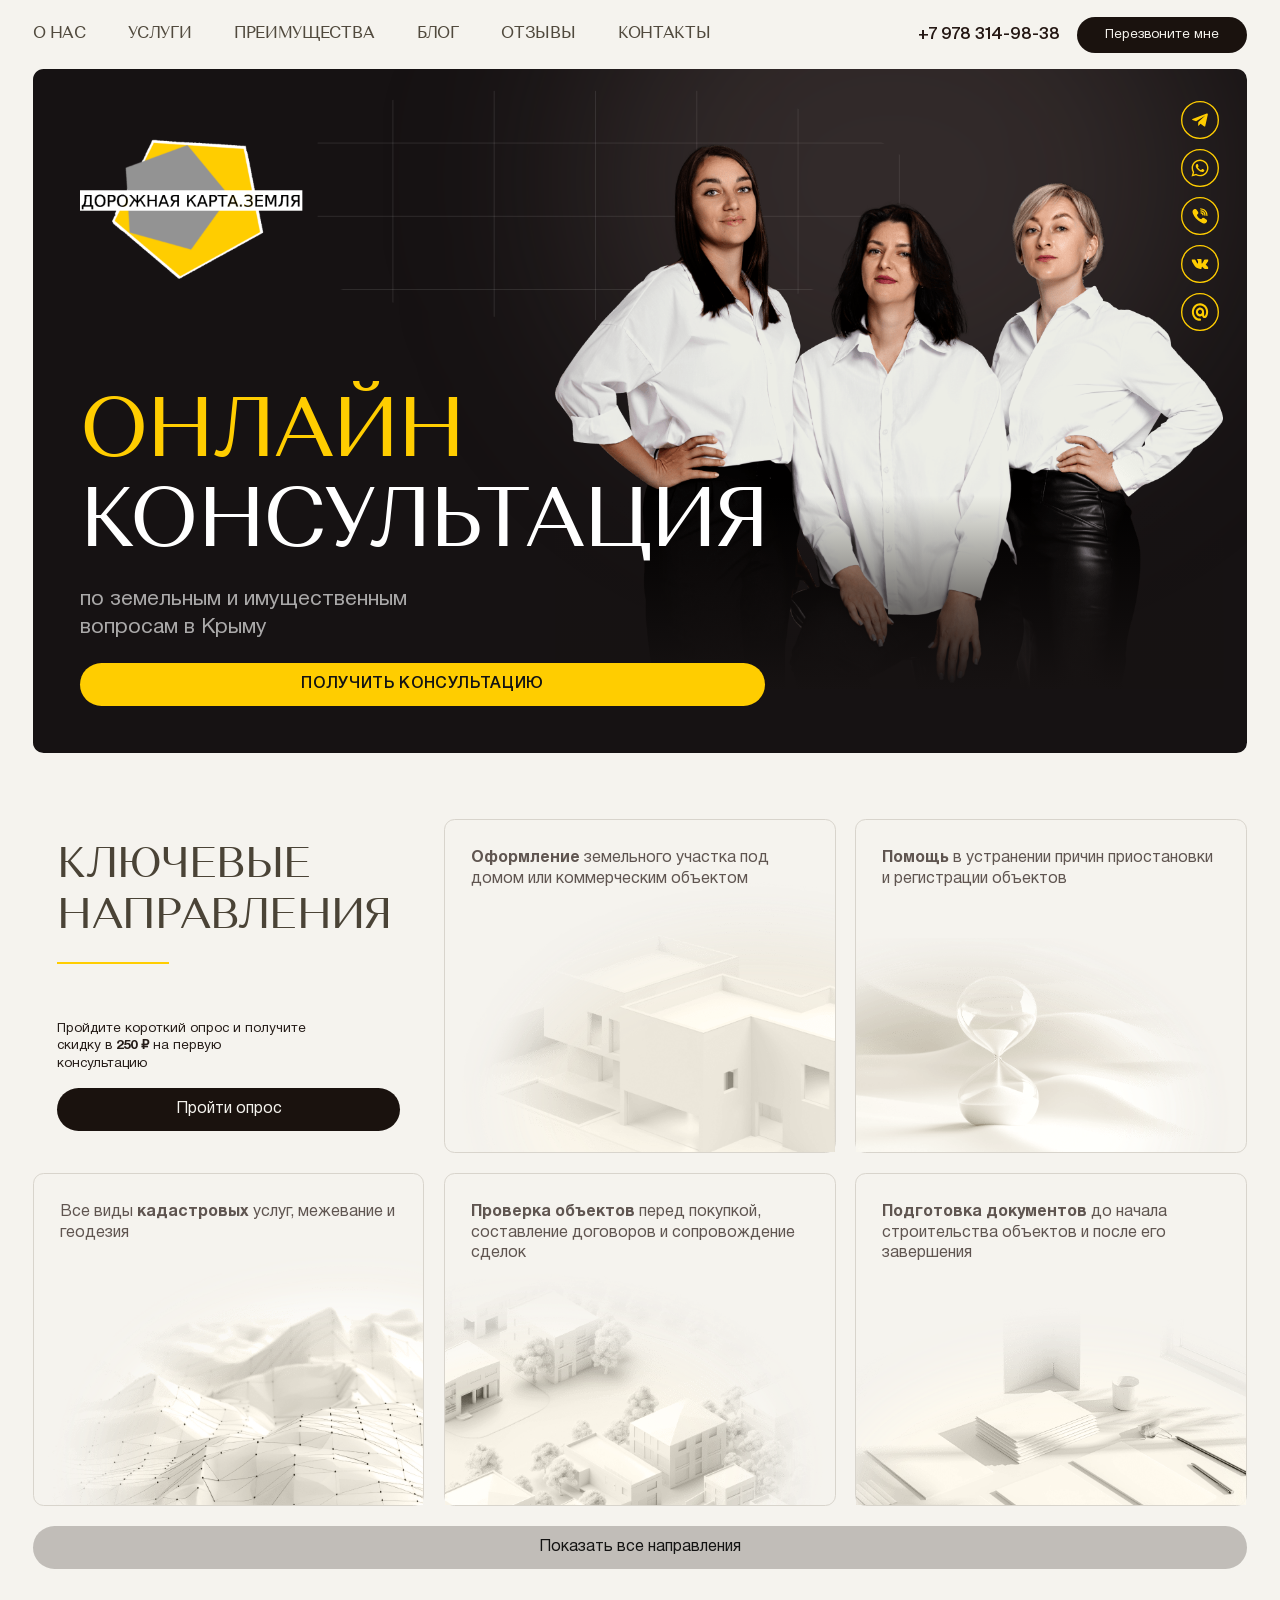
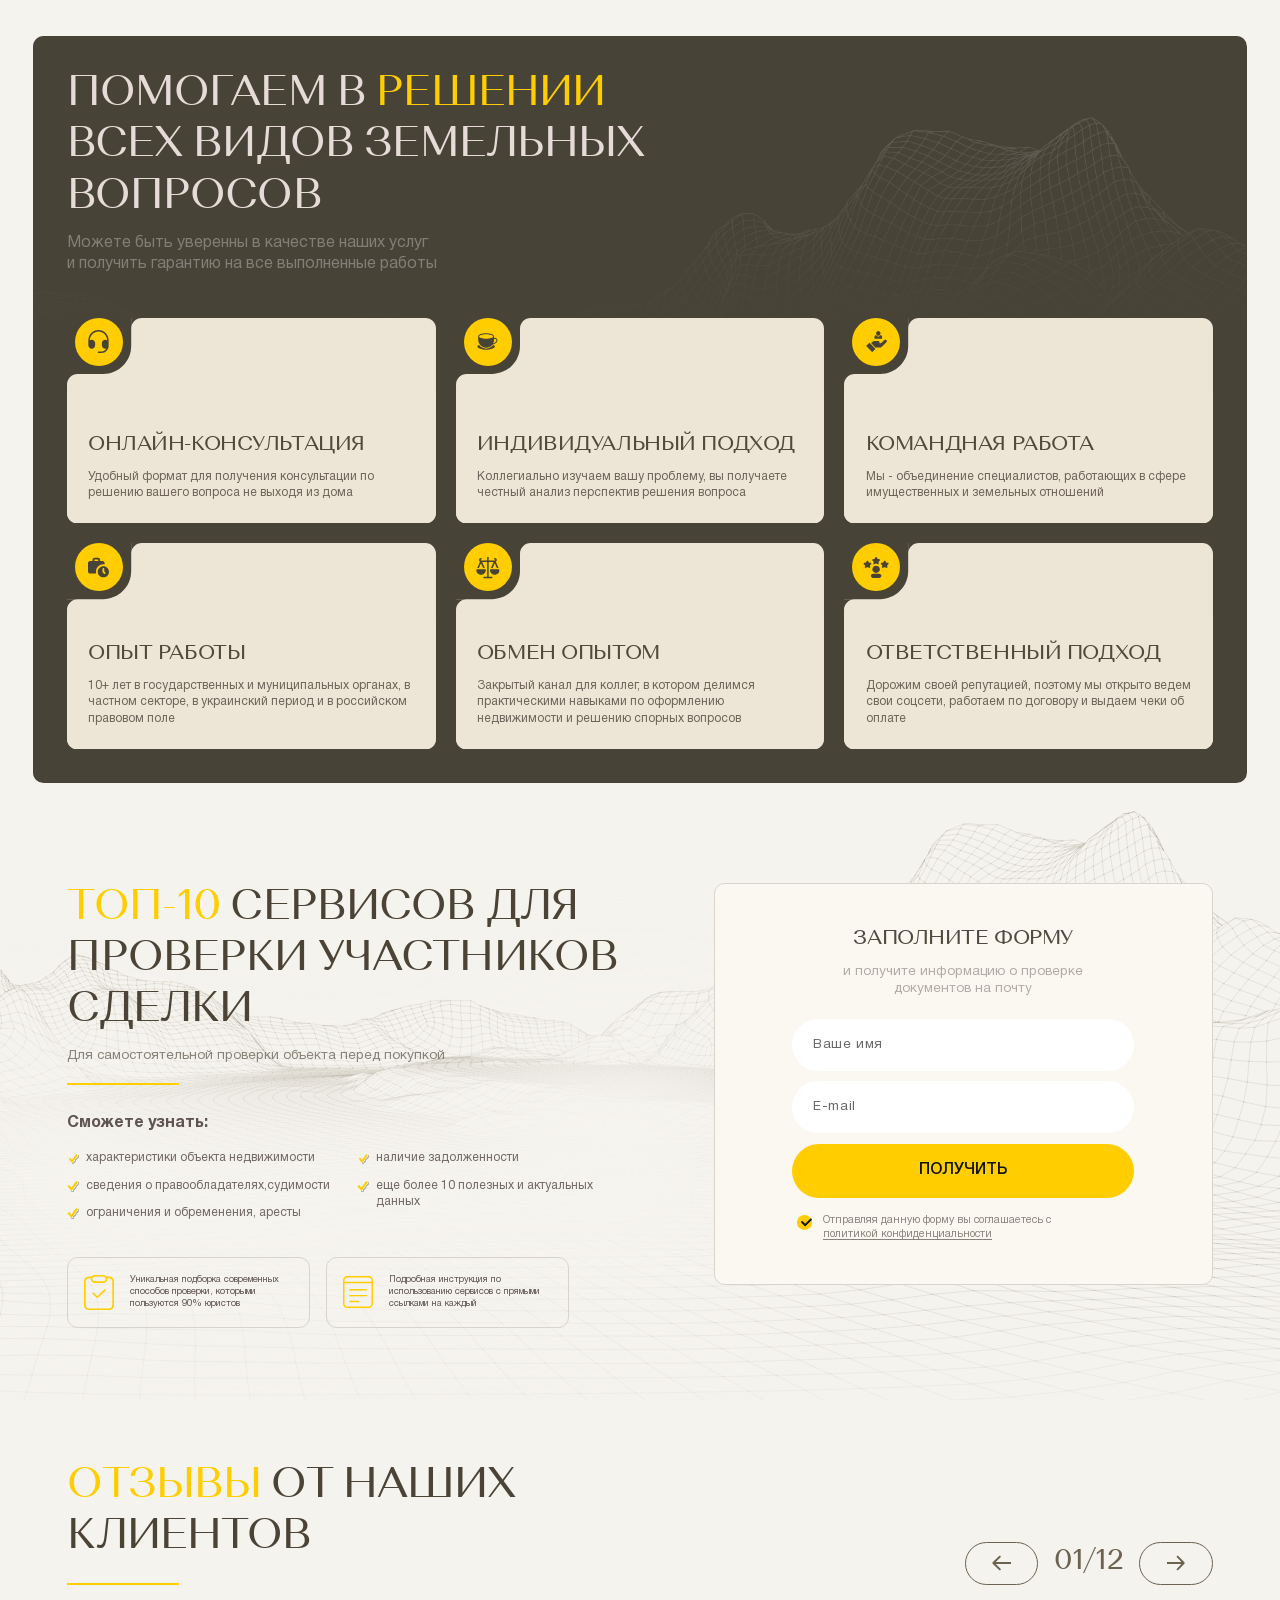
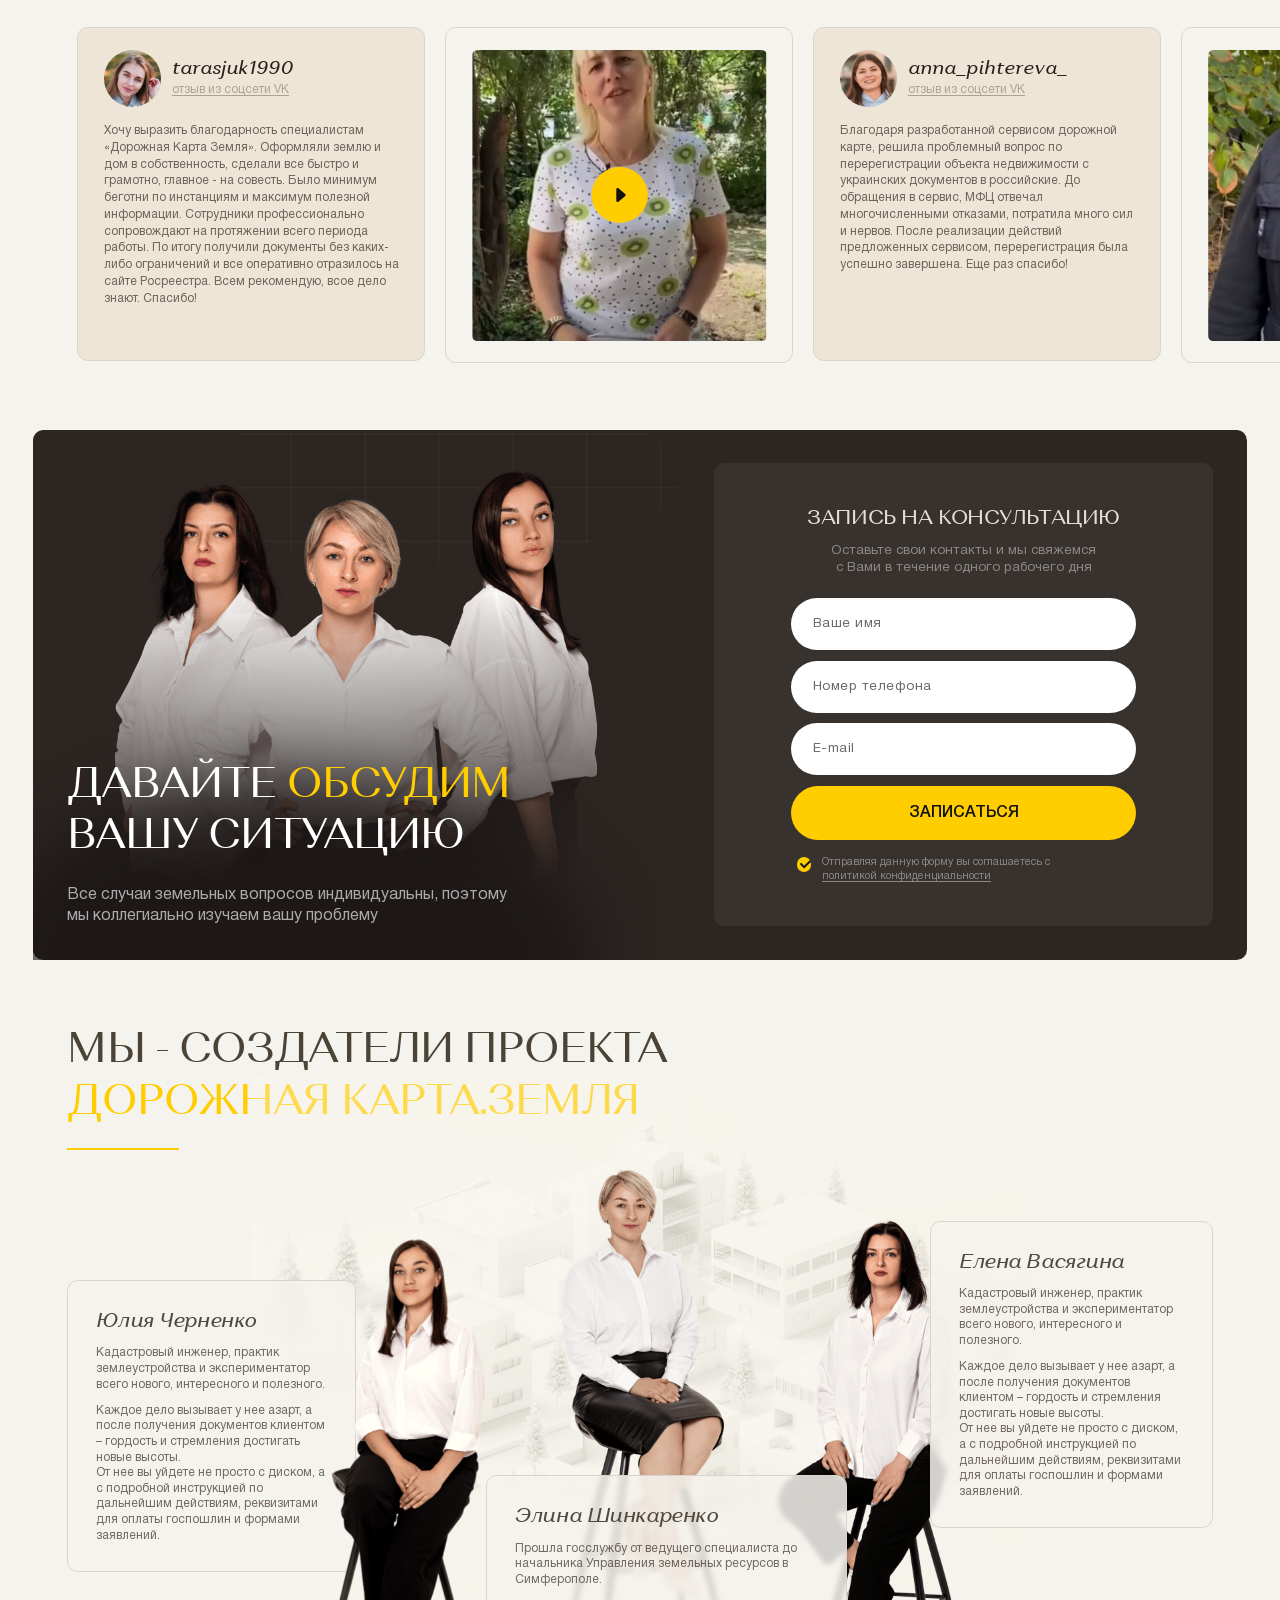
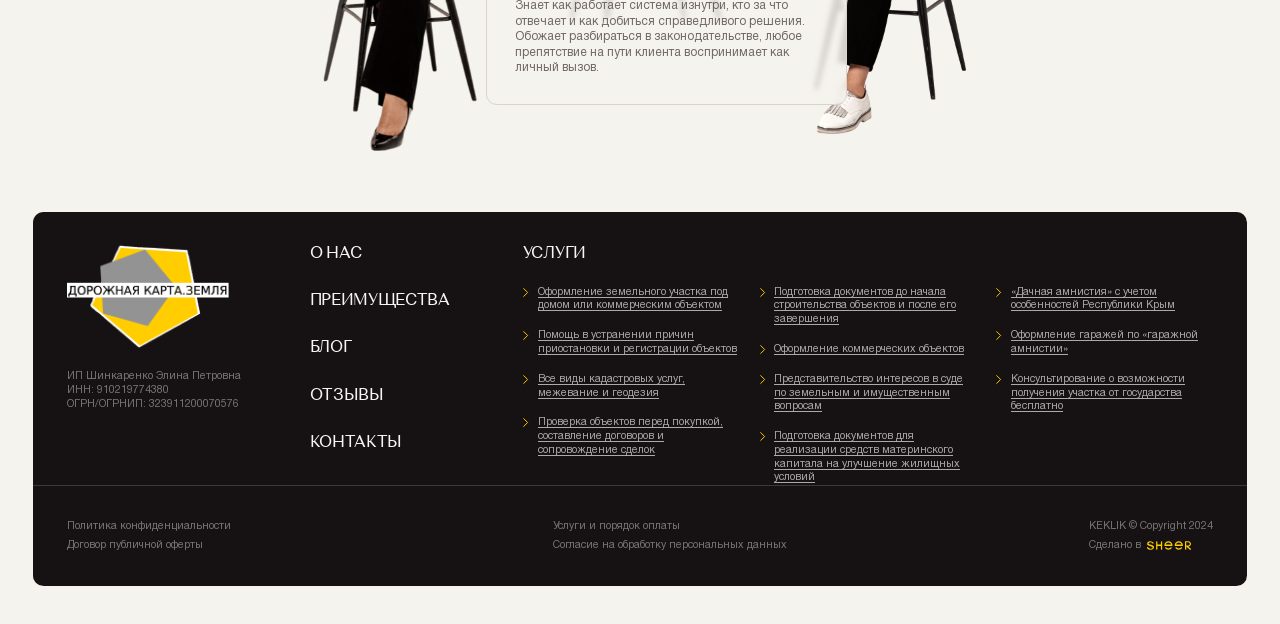
==== index.html @ 18efed61 "Add files via upload" ====
<!DOCTYPE html>
<!--[if lt IE 7]><html lang="ru" class="lt-ie9 lt-ie8 lt-ie7"><![endif]-->
<!--[if IE 7]><html lang="ru" class="lt-ie9 lt-ie8"><![endif]-->
<!--[if IE 8]><html lang="ru" class="lt-ie9"><![endif]-->
<!--[if gt IE 8]><!-->
<html lang="ru">
<!--<![endif]-->
<head>
	<meta charset="utf-8" />
	<title>Заголовок</title>
	<meta http-equiv="X-UA-Compatible" content="IE=edge" />
	<meta name="viewport" content="width=device-width, initial-scale=1, maximum-scale=1">
	<meta name="format-detection" content="telephone=no" />
	<link rel="shortcut icon" href="favicon.png" />
	<link rel="stylesheet" href="libs/bootstrap/bootstrap-grid.css" />
	<link rel="stylesheet" href="libs/fontawesome-free-5.12.0-web/css/all.min.css" />
	<link rel="stylesheet" href="libs/fancybox-master/dist/jquery.fancybox.min.css" />
	<link rel="stylesheet" href="libs/slick-1.5.9/slick/slick.css" />
	<link rel="stylesheet" href="libs/slick-1.5.9/slick/slick-theme.css" />
	<link rel="stylesheet" href="css/fonts.css" />
	<link rel="stylesheet" href="css/main.css?ver=1.1" />
	<link rel="stylesheet" href="css/media.css?ver=1.1" />
</head>
<body>

	<div class="wrapper">

		<header class="header default"> 
			<div class="container">
				<div class="header__wrapper">
					<span class='sandwich'>
						<span class='sw-topper'></span>
						<span class='sw-bottom'></span>
						<span class='sw-footer'></span>
					</span>
					<ul class="menu">
						<li><a href="#">О нас</a></li>
						<li><a href="#">Услуги</a></li>
						<li><a href="#">Преимущества</a></li>
						<li><a href="#">Блог</a></li>
						<li><a href="#">Отзывы</a></li>
						<li><a href="#">контакты</a></li>
					</ul>
					<a href="tel:+79783149838" class="phone-main"><i class="fas fa-phone-alt"></i>+7 978 314-98-38</a>
					<a href="#" class="btn-main btn-main_page">Перезвоните мне</a>
				</div>
			</div>
			<div class="menu-mobile">
				<ul class="menu">
					<li><a href="#">О нас</a></li>
					<li><a href="#">Услуги</a></li>
					<li><a href="#">Преимущества</a></li>
					<li><a href="#">Блог</a></li>
					<li><a href="#">Отзывы</a></li>
					<li><a href="#">контакты</a></li>
				</ul>
			</div>
			<div class="menu-overlay"></div>
		</header>

		<section class="billbord">
			<div class="container">
				<div class="billbord__content">
					<div class="billbord__logo">
						<img src="img/logo.png" alt="alt">
					</div>
					<h1 class="title-big"><span>онлайн</span> консультация</h1>
					<div class="descr-big">по земельным и имущественным вопросам в Крыму</div>
					<a href="#" class="btn-main">Получить консультацию</a>
					<div class="billbord__image">
						<img src="img/img_billbord1.png" alt="alt">
					</div>
					<ul class="socials-list">
						<li><a href="#" target="_blank"><img src="img/soc1.svg" alt="alt"></a></li>
						<li><a href="#" target="_blank"><img src="img/soc2.svg" alt="alt"></a></li>
						<li><a href="#" target="_blank"><img src="img/soc3.svg" alt="alt"></a></li>
						<li><a href="#" target="_blank"><img src="img/soc4.svg" alt="alt"></a></li>
						<li><a href="#" target="_blank"><img src="img/soc5.svg" alt="alt"></a></li>
					</ul>
				</div>
			</div>
		</section>

		<section class="directions">
			<div class="container">
				<div class="row row_main">
					<div class="col-lg-4 col-md-6">
						<div class="directions__info">
							<div class="head-section">
								<h2 class="title-section">ключевые направления</h2>
							</div>
							<div class="title-min">Пройдите короткий опрос и получите скидку в <strong>250 ₽</strong> на первую консультацию</div>
							<a href="#" class="btn-main btn-main_page">Пройти опрос</a>
						</div>
					</div>
					<div class="col-lg-4 col-md-6">
						<a href="#" class="item-direction">
							<span class="title-small"><strong>Оформление</strong> земельного участка под домом или коммерческим объектом</span>
							<span class="item-direction__image">
								<img src="img/direction1.png" alt="alt">
								<img src="img/direction1_hover.png" class="item-direction__hover" alt="alt">
							</span>
						</a>
					</div>
					<div class="col-lg-4 col-md-6">
						<a href="#" class="item-direction">
							<span class="title-small"><strong>Помощь</strong> в устранении причин приостановки и регистрации объектов</span>
							<span class="item-direction__image">
								<img src="img/direction2.png" alt="alt">
								<img src="img/direction2_hover.png" class="item-direction__hover" alt="alt">
							</span>
						</a>
					</div>
					<div class="col-lg-4 col-md-6">
						<a href="#" class="item-direction">
							<span class="title-small">Все виды <strong>кадастровых</strong> услуг, межевание и геодезия</span>
							<span class="item-direction__image">
								<img src="img/direction3.png" alt="alt">
								<img src="img/direction3_hover.png" class="item-direction__hover" alt="alt">
							</span>
						</a>
					</div>
					<div class="col-lg-4 col-md-6">
						<a href="#" class="item-direction">
							<span class="title-small"><strong>Проверка объектов</strong> перед покупкой, составление договоров и сопровождение сделок</span>
							<span class="item-direction__image">
								<img src="img/direction4.png" alt="alt">
								<img src="img/direction4_hover.png" class="item-direction__hover" alt="alt">
							</span>
						</a>
					</div>
					<div class="col-lg-4 col-md-6">
						<a href="#" class="item-direction">
							<span class="title-small"><strong>Подготовка документов</strong> до начала строительства объектов и после его завершения</span>
							<span class="item-direction__image">
								<img src="img/direction5.png" alt="alt">
								<img src="img/direction5_hover.png" class="item-direction__hover" alt="alt">
							</span>
						</a>
					</div>
					<div class="col-lg-4 col-md-6">
						<a href="#" class="item-direction">
							<span class="title-small">Оформление <strong>коммерческих</strong> объектов</span>
							<span class="item-direction__image">
								<img src="img/direction6.png" alt="alt">
								<img src="img/direction6_hover.png" class="item-direction__hover" alt="alt">
							</span>
						</a>
					</div>
					<div class="col-lg-4 col-md-6">
						<a href="#" class="item-direction">
							<span class="title-small">Представительство <strong>интересов в суде</strong> по земельным и имущественным вопросам</span>
							<span class="item-direction__image">
								<img src="img/direction7.png" alt="alt">
								<img src="img/direction7_hover.png" class="item-direction__hover" alt="alt">
							</span>
						</a>
					</div>
					<div class="col-lg-4 col-md-6">
						<a href="#" class="item-direction">
							<span class="title-small">Подготовка документов для реализации средств <strong>материнского капитала</strong> на улучшение жилищных условий</span>
							<span class="item-direction__image">
								<img src="img/direction8.png" alt="alt">
								<img src="img/direction8_hover.png" class="item-direction__hover" alt="alt">
							</span>
						</a>
					</div>
					<div class="col-lg-4 col-md-6">
						<a href="#" class="item-direction">
							<span class="title-small"><strong>«Дачная амнистия»</strong> с учетом особенностей Республики Крым</span>
							<span class="item-direction__image">
								<img src="img/direction9.png" alt="alt">
								<img src="img/direction9_hover.png" class="item-direction__hover" alt="alt">
							</span>
						</a>
					</div>
					<div class="col-lg-4 col-md-6">
						<a href="#" class="item-direction">
							<span class="title-small">Оформление гаражей по <strong>«гаражной амнистии»</strong></span>
							<span class="item-direction__image">
								<img src="img/direction10.png" alt="alt">
								<img src="img/direction10_hover.png" class="item-direction__hover" alt="alt">
							</span>
						</a>
					</div>
					<div class="col-lg-4 col-md-6">
						<a href="#" class="item-direction">
							<span class="title-small">Консультирование о возможности <strong>получения участка</strong> от государства <strong>бесплатно</strong></span>
							<span class="item-direction__image">
								<img src="img/direction11.png" alt="alt">
								<img src="img/direction11_hover.png" class="item-direction__hover" alt="alt">
							</span>
						</a>
					</div>
				</div>
				<a href="#" class="btn-main btn-main_more">Показать все направления</a>
			</div>
		</section>

		<section class="advantages">
			<div class="container">
				<div class="advantages__block">
					<h2 class="title-section">помогаем в <span>решении</span> <br>всех видов земельных вопросов</h2>
					<div class="title-small">Можете быть уверенны в качестве наших услуг <br>и получить гарантию на все выполненные работы</div>
					<div class="row row_main">
						<div class="col-lg-4 col-md-6">
							<div class="item-advantage">
								<div class="item-advantage__icon">
									<img src="img/ic_avd1.svg" alt="alt">
								</div>
								<div class="title-block">Онлайн-консультация</div>
								<p>Удобный формат для получения консультации по решению вашего вопроса не выходя из дома</p>
							</div>
						</div>
						<div class="col-lg-4 col-md-6">
							<div class="item-advantage">
								<div class="item-advantage__icon">
									<img src="img/ic_avd2.svg" alt="alt">
								</div>
								<div class="title-block">Индивидуальный подход</div>
								<p>Коллегиально изучаем вашу проблему, вы получаете честный анализ перспектив решения вопроса</p>
							</div>
						</div>
						<div class="col-lg-4 col-md-6">
							<div class="item-advantage">
								<div class="item-advantage__icon">
									<img src="img/ic_avd3.svg" alt="alt">
								</div>
								<div class="title-block">командная работа</div>
								<p>Мы - объединение специалистов, работающих в сфере имущественных и земельных отношений</p>
							</div>
						</div>
						<div class="col-lg-4 col-md-6">
							<div class="item-advantage">
								<div class="item-advantage__icon">
									<img src="img/ic_avd4.svg" alt="alt">
								</div>
								<div class="title-block">Опыт работы</div>
								<p>10+ лет в государственных и муниципальных органах, в частном секторе, в украинский период и в российском правовом поле</p>
							</div>
						</div>
						<div class="col-lg-4 col-md-6">
							<div class="item-advantage">
								<div class="item-advantage__icon">
									<img src="img/ic_avd5.svg" alt="alt">
								</div>
								<div class="title-block">Обмен опытом</div>
								<p>Закрытый канал для коллег, в котором делимся практическими навыками по оформлению недвижимости и решению спорных вопросов</p>
							</div>
						</div>
						<div class="col-lg-4 col-md-6">
							<div class="item-advantage">
								<div class="item-advantage__icon">
									<img src="img/ic_avd6.svg" alt="alt">
								</div>
								<div class="title-block">ответственный подход</div>
								<p>Дорожим своей репутацией, поэтому мы открыто ведем свои соцсети, работаем по договору и выдаем чеки об оплате</p>
							</div>
						</div>
					</div>
				</div>
			</div>
		</section>

		<section class="examination">
			<div class="container">
				<div class="row">
					<div class="col-lg-7">
						<div class="head-section">
							<h2 class="title-section"><span>топ-10</span> сервисов для проверки участников сделки</h2>
							<div class="title-min">Для самостоятельной проверки объекта перед покупкой</div>
						</div>
						<div class="title-small"><strong>Сможете узнать:</strong></div>
						<ul class="list-page">
							<li>характеристики объекта недвижимости</li>
							<li>сведения о правообладателях,судимости </li>
							<li>ограничения и обременения, аресты</li>
							<li>наличие задолженности</li>
							<li>еще более 10 полезных и актуальных данных</li>
						</ul>
						<div class="examination__info">
							<div class="row row_small">
								<div class="col-md-6">
									<div class="info-box">
										<div class="info-box__icon">
											<img src="img/ic_box1.svg" alt="alt">
										</div>
										<div class="info-box__content">
											<p>Уникальная подборка современных способов проверки, которыми пользуются 90% юристов</p>
										</div>
									</div>
								</div>
								<div class="col-md-6">
									<div class="info-box">
										<div class="info-box__icon">
											<img src="img/ic_box2.svg" alt="alt">
										</div>
										<div class="info-box__content">
											<p>Подробная инструкция по использованию сервисов с прямыми ссылками на каждый</p>
										</div>
									</div>
								</div>
							</div>
						</div>
					</div>
					<div class="col-lg-5">
						<div class="form-page">
							<div class="title-block">Заполните форму</div>
							<div class="title-min">и получите информацию о проверке документов на почту</div>
							<form>
								<div class="item-form">
									<input type="text" placeholder="Ваше имя" required="required">
								</div>
								<div class="item-form">
									<input type="email" placeholder="E-mail" required="required">
								</div>
								<input type="submit" value="Получить" class="btn-main">
								<div class="checkbox">
									<label>
										<input type="checkbox" required="required" checked="checked" />
										<span>Отправляя данную форму вы соглашаетесь с <a href="#">политикой конфиденциальности</a></span>
									</label>
								</div>
							</form>
						</div>
					</div>
				</div>
			</div>
		</section>

		<section class="reviews">
			<div class="container">
				<div class="head-section">
					<h2 class="title-section"><span>отзывы</span> от наших клиентов</h2>
				</div>
				<div class="slider-wrapper">
					<ul class="slider-reviews">
						<li>
							<div class="item-review">
								<div class="item-review__head">
									<div class="item-review__image">
										<img src="img/review1.png" alt="alt">
									</div>
									<div class="item-review__info">
										<div class="item-review__title">tarasjuk1990</div>
										<a href="#" class="link-simple">отзыв из соцсети VK</a>
									</div>
								</div>
								<div class="item-review__text">
									<p>Хочу выразить благодарность специалистам «Дорожная Карта Земля». Оформляли землю и дом в собственность, сделали все быстро и грамотно, главное - на совесть. Было минимум беготни по инстанциям и максимум полезной информации. Сотрудники профессионально сопровождают на протяжении всего периода работы. По итогу получили документы без каких-либо ограничений и все оперативно отразилось на сайте Росреестра. Всем рекомендую, всое дело знают. Спасибо!</p>
								</div>
							</div>
						</li>
						<li>
							<a href="https://youtu.be/668nUCeBHyY?si=8-z9L1TryoKWfm3b" class="item-review item-review_video fancybox">
								<span class="item-review__video">
									<img src="img/video_review1.jpg" alt="alt">
								</span>
							</a>
						</li>
						<li>
							<div class="item-review">
								<div class="item-review__head">
									<div class="item-review__image">
										<img src="img/review2.png" alt="alt">
									</div>
									<div class="item-review__info">
										<div class="item-review__title">anna_pihtereva_</div>
										<a href="#" class="link-simple">отзыв из соцсети VK</a>
									</div>
								</div>
								<div class="item-review__text">
									<p>Благодаря разработанной сервисом дорожной карте, решила проблемный вопрос по перерегистрации объекта недвижимости с украинских документов в российские. До обращения в сервис, МФЦ отвечал многочисленными отказами, потратила много сил и нервов. После реализации действий предложенных сервисом, перерегистрация была успешно завершена. Еще раз спасибо!</p>
								</div>
							</div>
						</li>
						<li>
							<a href="https://youtu.be/668nUCeBHyY?si=8-z9L1TryoKWfm3b" class="item-review item-review_video fancybox">
								<span class="item-review__video">
									<img src="img/video_review2.jpg" alt="alt">
								</span>
							</a>
						</li>
						<li>
							<div class="item-review">
								<div class="item-review__head">
									<div class="item-review__image">
										<img src="img/review1.png" alt="alt">
									</div>
									<div class="item-review__info">
										<div class="item-review__title">tarasjuk1990</div>
										<a href="#" class="link-simple">отзыв из соцсети VK</a>
									</div>
								</div>
								<div class="item-review__text">
									<p>Хочу выразить благодарность специалистам «Дорожная Карта Земля». Оформляли землю и дом в собственность, сделали все быстро и грамотно, главное - на совесть. Было минимум беготни по инстанциям и максимум полезной информации. Сотрудники профессионально сопровождают на протяжении всего периода работы. По итогу получили документы без каких-либо ограничений и все оперативно отразилось на сайте Росреестра. Всем рекомендую, всое дело знают. Спасибо!</p>
								</div>
							</div>
						</li>
						<li>
							<a href="https://youtu.be/668nUCeBHyY?si=8-z9L1TryoKWfm3b" class="item-review item-review_video fancybox">
								<span class="item-review__video">
									<img src="img/video_review1.jpg" alt="alt">
								</span>
							</a>
						</li>
						<li>
							<div class="item-review">
								<div class="item-review__head">
									<div class="item-review__image">
										<img src="img/review2.png" alt="alt">
									</div>
									<div class="item-review__info">
										<div class="item-review__title">anna_pihtereva_</div>
										<a href="#" class="link-simple">отзыв из соцсети VK</a>
									</div>
								</div>
								<div class="item-review__text">
									<p>Благодаря разработанной сервисом дорожной карте, решила проблемный вопрос по перерегистрации объекта недвижимости с украинских документов в российские. До обращения в сервис, МФЦ отвечал многочисленными отказами, потратила много сил и нервов. После реализации действий предложенных сервисом, перерегистрация была успешно завершена. Еще раз спасибо!</p>
								</div>
							</div>
						</li>
						<li>
							<a href="https://youtu.be/668nUCeBHyY?si=8-z9L1TryoKWfm3b" class="item-review item-review_video fancybox">
								<span class="item-review__video">
									<img src="img/video_review2.jpg" alt="alt">
								</span>
							</a>
						</li>
						<li>
							<div class="item-review">
								<div class="item-review__head">
									<div class="item-review__image">
										<img src="img/review1.png" alt="alt">
									</div>
									<div class="item-review__info">
										<div class="item-review__title">tarasjuk1990</div>
										<a href="#" class="link-simple">отзыв из соцсети VK</a>
									</div>
								</div>
								<div class="item-review__text">
									<p>Хочу выразить благодарность специалистам «Дорожная Карта Земля». Оформляли землю и дом в собственность, сделали все быстро и грамотно, главное - на совесть. Было минимум беготни по инстанциям и максимум полезной информации. Сотрудники профессионально сопровождают на протяжении всего периода работы. По итогу получили документы без каких-либо ограничений и все оперативно отразилось на сайте Росреестра. Всем рекомендую, всое дело знают. Спасибо!</p>
								</div>
							</div>
						</li>
						<li>
							<a href="https://youtu.be/668nUCeBHyY?si=8-z9L1TryoKWfm3b" class="item-review item-review_video fancybox">
								<span class="item-review__video">
									<img src="img/video_review1.jpg" alt="alt">
								</span>
							</a>
						</li>
						<li>
							<div class="item-review">
								<div class="item-review__head">
									<div class="item-review__image">
										<img src="img/review2.png" alt="alt">
									</div>
									<div class="item-review__info">
										<div class="item-review__title">anna_pihtereva_</div>
										<a href="#" class="link-simple">отзыв из соцсети VK</a>
									</div>
								</div>
								<div class="item-review__text">
									<p>Благодаря разработанной сервисом дорожной карте, решила проблемный вопрос по перерегистрации объекта недвижимости с украинских документов в российские. До обращения в сервис, МФЦ отвечал многочисленными отказами, потратила много сил и нервов. После реализации действий предложенных сервисом, перерегистрация была успешно завершена. Еще раз спасибо!</p>
								</div>
							</div>
						</li>
						<li>
							<a href="https://youtu.be/668nUCeBHyY?si=8-z9L1TryoKWfm3b" class="item-review item-review_video fancybox">
								<span class="item-review__video">
									<img src="img/video_review2.jpg" alt="alt">
								</span>
							</a>
						</li>
					</ul>
					<div class="slider-controls">
						<div class="slider-count"></div>
					</div>
				</div>
			</div>
		</section>

		<section class="consultation">
			<div class="container">
				<div class="consultation__block">
					<div class="row">
						<div class="col-lg-7 consultation__content">
							<h2 class="title-section">давайте <span>обсудим</span> вашу ситуацию</h2>
							<div class="title-small">Все случаи земельных вопросов индивидуальны, поэтому мы коллегиально изучаем вашу проблему</div>
							<div class="consultation__image">
								<img src="img/team.png" alt="alt">
							</div>
						</div>
						<div class="col-lg-5">
							<div class="form-page form-page_main">
								<div class="title-block">Запись на консультацию</div>
								<div class="title-min">Оставьте свои контакты и мы свяжемся с Вами в течение одного рабочего дня</div>
								<form>
									<div class="item-form">
										<input type="text" placeholder="Ваше имя" required="required">
									</div>
									<div class="item-form">
										<input type="tel" placeholder="Номер телефона" class="input-phone" inputmode="numeric" required="required">
									</div>
									<div class="item-form">
										<input type="email" placeholder="E-mail" required="required">
									</div>
									<input type="submit" value="записаться" class="btn-main">
									<div class="checkbox">
										<label>
											<input type="checkbox" required="required" checked="checked" />
											<span>Отправляя данную форму вы соглашаетесь с <a href="#">политикой конфиденциальности</a></span>
										</label>
									</div>
								</form>
							</div>
						</div>
					</div>
				</div>
			</div>
		</section>

		<section class="about">
			<div class="container">
				<div class="head-section">
					<h2 class="title-section">МЫ - создатели проекта <span>Дорожная карта.Земля</span></h2>
				</div>
				<div class="about-wrap">
					<div class="row">
						<div class="col-lg-4">
							<div class="item-about item-about_1">
								<div class="item-about__content">
									<div class="title-block">Юлия Черненко</div>
									<p>Кадастровый инженер, практик землеустройства и экспериментатор всего нового, интересного и полезного.</p>
									<p>Каждое дело вызывает у нее азарт, а после получения документов клиентом – гордость и стремления достигать новые высоты. <br>От нее вы уйдете не просто с диском, а с подробной инструкцией по дальнейшим действиям, реквизитами для оплаты госпошлин и формами заявлений.</p>
								</div>
								<div class="item-about__image">
									<img src="img/about1.png" alt="alt">
								</div>
							</div>
						</div>
						<div class="col-lg-4">
							<div class="item-about item-about_2">
								<div class="item-about__content">
									<div class="title-block">Элина Шинкаренко</div>
									<p>Прошла госслужбу от ведущего специалиста до начальника Управления земельных ресурсов в Симферополе.</p>
									<p>Знает как работает система изнутри, кто за что отвечает и как добиться справедливого решения. Обожает разбираться в законодательстве, любое препятствие на пути клиента воспринимает как личный вызов.</p>
								</div>
								<div class="item-about__image">
									<img src="img/about2.png" alt="alt">
								</div>
							</div>
						</div>
						<div class="col-lg-4">
							<div class="item-about item-about_3">
								<div class="item-about__content">
									<div class="title-block">Елена Васягина</div>
									<p>Кадастровый инженер, практик землеустройства и экспериментатор всего нового, интересного и полезного.</p>
									<p>Каждое дело вызывает у нее азарт, а после получения документов клиентом – гордость и стремления достигать новые высоты. <br>От нее вы уйдете не просто с диском, а с подробной инструкцией по дальнейшим действиям, реквизитами для оплаты госпошлин и формами заявлений.</p>
								</div>
								<div class="item-about__image">
									<img src="img/about3.png" alt="alt">
								</div>
							</div>
						</div>
					</div>
				</div>
			</div>
		</section>

		<footer class="footer">
			<div class="container">
				<div class="footer__block">
					<div class="footer__wrap">
						<div class="row">
							<div class="col-lg-5">
								<div class="row">
									<div class="col-lg-6">
										<a href="#" class="footer__logo">
											<img src="img/logo.png" alt="alt">
										</a>
										<div class="footer__requisites">
											<p>ИП Шинкаренко Элина Петровна</p>
											<p>ИНН: 910219774380</p>
											<p>ОГРН/ОГРНИП: 323911200070576</p>
										</div>
									</div>
									<div class="col-lg-6">
										<ul class="footer__menu">
											<li><a href="#">О нас</a></li>
											<li><a href="#">Преимущества</a></li>
											<li><a href="#">Блог</a></li>
											<li><a href="#">Отзывы</a></li>
											<li><a href="#">контакты</a></li>
										</ul>
									</div>
								</div>
							</div>
							<div class="col-lg-7">
								<div class="footer__content">
									<div class="title-small title-small_footer">Услуги <i class="far fa-chevron-right"></i></div>
									<div class="footer__info">
										<ul class="footer__nav">
											<li><a href="#">Оформление земельного участка под домом или коммерческим объектом</a></li>
											<li><a href="#">Помощь в устранении причин приостановки и регистрации объектов</a></li>
											<li><a href="#">Все виды кадастровых услуг, межевание и геодезия</a></li>
											<li><a href="#">Проверка объектов перед покупкой, составление договоров и сопровождение сделок</a></li>
											<li><a href="#">Подготовка документов до начала строительства объектов и после его завершения</a></li>
											<li><a href="#">Оформление коммерческих объектов</a></li>
											<li><a href="#">Представительство интересов в суде по земельным и имущественным вопросам</a></li>
											<li><a href="#">Подготовка документов для реализации средств материнского капитала на улучшение жилищных условий</a></li>
											<li><a href="#">«Дачная амнистия» с учетом особенностей Республики Крым</a></li>
											<li><a href="#">Оформление гаражей по «гаражной амнистии»</a></li>
											<li><a href="#">Консультирование о возможности получения участка от государства бесплатно</a></li>
										</ul>
									</div>
								</div>
							</div>
						</div>
					</div>
					<div class="footer__bottom">
						<div class="container">
							<div class="footer__wrap">
								<div class="row">
									<div class="col-lg-5">
										<p><a href="#">Политика конфиденциальности</a></p>							
										<p><a href="#">Договор публичной оферты</a></p>
									</div>
									<div class="col-lg-3">
										<p><a href="#">Услуги и порядок оплаты</a></p>							
										<p><a href="#">Согласие на обработку персональных данных</a></p>
									</div>
									<div class="col-lg-4">
										<div class="footer__copyright">
											<div>
												<p>KEKLIK © Copyright 2024</p>
												<p class="create">Сделано в <a href="#"><img src="img/sheer.svg" alt="alt"></a></p>
											</div>
										</div>
									</div>
								</div>
							</div>
						</div>
					</div>
				</div>
			</div>
		</footer>
		
	</div>

	<!--[if lt IE 9]>
	<script src="libs/html5shiv/es5-shim.min.js"></script>
	<script src="libs/html5shiv/html5shiv.min.js"></script>
	<script src="libs/html5shiv/html5shiv-printshiv.min.js"></script>
	<script src="libs/respond/respond.min.js"></script>
	<![endif]-->
	<script src="libs/jquery/jquery-3.6.0.min.js"></script>
	<script src="libs/jquery-mousewheel/jquery.mousewheel.min.js"></script>
	<script src="libs/fancybox-master/dist/jquery.fancybox.min.js"></script>
	<script src="libs/slick-1.5.9/slick/slick.min.js"></script>
	<script src="libs/scroll2id/PageScroll2id.min.js"></script>
	<script src="libs/mask/jquery.maskedinput.js"></script>
	<script src="libs/jQueryFormStyler-master/jquery.formstyler.min.js"></script>
	<script src="js/common.js?ver=1.1"></script>
	<!-- Yandex.Metrika counter --><!-- /Yandex.Metrika counter -->
	<!-- Google Analytics counter --><!-- /Google Analytics counter -->
</body>
</html>
---- css/fonts.css ----
@font-face {
    font-family: 'Alethia Pro';
    src: local('Alethia Pro Italic'), local('AlethiaPro-Italic'), url('../fonts/Alethiaproitalic.woff2') format('woff2'), url('../fonts/Alethiaproitalic.woff') format('woff'), url('../fonts/Alethiaproitalic.ttf') format('truetype');
    font-weight: 400;
    font-style: italic;
}
@font-face {
    font-family: 'Alethia Pro';
    src: local('Alethia Pro Regular'), local('AlethiaPro-Regular'), url('../fonts/Alethiaproregular.woff2') format('woff2'), url('../fonts/Alethiaproregular.woff') format('woff'), url('../fonts/Alethiaproregular.ttf') format('truetype');
    font-weight: 400;
    font-style: normal;
}


@font-face {
	font-family: 'HelveticaNeueCyr';
	src: url('../fonts/HelveticaNeueCyr-Light.eot');
	src: url('../fonts/HelveticaNeueCyr-Light.eot?#iefix') format('embedded-opentype'),
	url('../fonts/HelveticaNeueCyr-Light.woff') format('woff'),
	url('../fonts/HelveticaNeueCyr-Light.ttf') format('truetype');
	font-weight: 300;
	font-style: normal;
}
@font-face {
	font-family: 'HelveticaNeueCyr';
	src: url('../fonts/HelveticaNeueCyr-Roman.eot');
	src: url('../fonts/HelveticaNeueCyr-Roman.eot?#iefix') format('embedded-opentype'),
	url('../fonts/HelveticaNeueCyr-Roman.woff') format('woff'),
	url('../fonts/HelveticaNeueCyr-Roman.ttf') format('truetype');
	font-weight: normal;
	font-style: normal;
}
@font-face {
	font-family: 'HelveticaNeueCyr';
	src: url('../fonts/HelveticaNeueCyr-Medium.eot');
	src: url('../fonts/HelveticaNeueCyr-Medium.eot?#iefix') format('embedded-opentype'),
	url('../fonts/HelveticaNeueCyr-Medium.woff') format('woff'),
	url('../fonts/HelveticaNeueCyr-Medium.ttf') format('truetype');
	font-weight: 500;
	font-style: normal;
}
@font-face {
	font-family: 'HelveticaNeueCyr';
	src: url('../fonts/HelveticaNeueCyr-Bold.eot');
	src: url('../fonts/HelveticaNeueCyr-Bold.eot?#iefix') format('embedded-opentype'),
	url('../fonts/HelveticaNeueCyr-Bold.woff') format('woff'),
	url('../fonts/HelveticaNeueCyr-Bold.ttf') format('truetype');
	font-weight: 700;
	font-style: normal;
}

@font-face {
	font-family: 'SuisseIntl';
	src: url('../fonts/SuisseIntl-Regular.eot');
	src: url('../fonts/SuisseIntl-Regular.eot?#iefix') format('embedded-opentype'),
	url('../fonts/SuisseIntl-Regular.woff') format('woff'),
	url('../fonts/SuisseIntl-Regular.ttf') format('truetype');
	font-weight: normal;
	font-style: normal;
}
@font-face {
	font-family: 'SuisseIntl';
	src: url('../fonts/SuisseIntl-Medium.eot');
	src: url('../fonts/SuisseIntl-Medium.eot?#iefix') format('embedded-opentype'),
	url('../fonts/SuisseIntl-Medium.woff') format('woff'),
	url('../fonts/SuisseIntl-Medium.ttf') format('truetype');
	font-weight: 500;
	font-style: normal;
}
---- css/main.css ----
*::-webkit-input-placeholder {
	color: rgba(19, 19, 18, 0.64);
	opacity: 1;
}
*:-moz-placeholder {
	color: rgba(19, 19, 18, 0.64);
	opacity: 1;
}
*::-moz-placeholder {
	color: rgba(19, 19, 18, 0.64);
	opacity: 1;
}
*:-ms-input-placeholder {
	color: rgba(19, 19, 18, 0.64);
	opacity: 1;
}

body input:focus:required:invalid,
body textarea:focus:required:invalid {
	
}
body input:required:valid,
body textarea:required:valid {
	
} 
body {
	font-family: 'HelveticaNeueCyr', sans-serif;
	font-size: 0.938vw;
	line-height: 140%;
	color: rgba(37, 23, 19, 0.64);
	overflow-x: hidden;
	margin: 0;
	background: #f5f3ee;
}
button {
	cursor: pointer;
}
button, input, optgroup, select, textarea {
	font-family: inherit;
}
input {
-webkit-appearance: none;
-moz-appearance: none;
appearance: none;
}
button,
textarea,
input.text,
input[type="text"],
input[type="button"],
input[type="submit"] {
  -webkit-appearance: none;
}
*:link, 
*:visited, 
*:hover, 
*:focus,
*:active {
	outline: 0;
	-webkit-tap-highlight-color: transparent;
}
a, button, input, img {
	transition: all 0.3s;
}
h1,h2,h3,h4,h5,h6 {
	padding: 0;
	margin: 0;
	font-weight: normal;
}
.wrapper {
	overflow: hidden;
}
a {
	text-decoration: none;
	outline: none;
}
* {
	outline: none !important;
}
ul {
	padding: 0;
	margin: 0;
}
ul li {
	list-style-type: none;
	outline: none;
}
img {
	outline: none;
	display: block;
}
p {
	padding: 0;
	margin: 0;
}
form {
	margin: 0;
}

.wrapper {
	padding-top: 5.42vw;
}

.row > div {
	padding: 0 0.78vw;
}
.row {
	margin: 0 -0.78vw;
}
.container {
	max-width: 96.35vw;
	padding: 0 0.78vw;
}

.header {
	padding: 1.3vw 0;
	top: 0;
	left: 0;
	width: 100%;
	z-index: 1000;
	position: fixed;
	background: #f5f3ee;
	transition: all 0.3s;
}
.header.fixed {
	box-shadow: 0 0px 0.52vw #d0d0d0;
}
.header__wrapper {
	gap: 1.3vw;
	display: flex;
	align-items: center;
}
.menu {
	font-size: 1.25vw;
	gap: 3.33vw;
	margin-right: auto;
	line-height: 120%;
	letter-spacing: -0.02em;
	text-transform: uppercase;
	display: flex;
	align-items: center;
	font-family: 'Alethia Pro';
}
.menu a {
	color: rgba(74, 67, 54, 0.96);
}
.menu a:hover {
	color: #ffcd00;
}
.phone-main {
	font-size: 1.25vw;
	line-height: 130%;
	color: #251814;
	font-family: 'SuisseIntl';
	font-weight: 500;
}
.btn-main.btn-main_page {
	background: #1a120e;
	color: #f5f3ee;
}
.btn-main.btn-main_page:hover {
	background: #ffcd00;
}
.header .btn-main {
	font-size: 1.04vw;
	padding: 0 2.19vw;
	height: 2.81vw;
}

.billbord__content {
	height: 53.39vw;
	padding: 3.65vw;
	padding-top: 5.42vw;
	border-radius: 0.83vw;
	display: flex;
	flex-direction: column;
	align-items: flex-start;
	justify-content: flex-end;
	background-image: url(../img/bg_billbord.svg);
	background-repeat: no-repeat;
	background-position: center;
	background-size: cover;
	position: relative;
	z-index: 1;
}
.billbord__logo {
	margin-bottom: auto;
	display: block;
}
.billbord__logo img {
	width: 17.396vw;
}
.title-big {
	font-size: 6.46vw;
	margin-bottom: 1.04vw;
	line-height: 110%;
	letter-spacing: -0.02em;
	text-transform: uppercase;
	color: #fff;
	font-family: 'Alethia Pro';
}
.title-big span {
	color: #ffcd00;
	display: block;
}
.descr-big {
	font-size: 1.67vw;
	line-height: 130%;
}
.billbord .descr-big {
	max-width: 26.25vw;
	color: rgba(255, 255, 255, 0.64);
}
.btn-main {
	height: 3.39vw;
	border-radius: 3.33vw;
	padding: 0 1.67vw;
	font-size: 1.25vw;
	line-height: 130%;
	color: #131312;
	font-weight: 400;
	display: inline-flex;
	align-items: center;
	justify-content: center;
	text-align: center;
	font-family: 'HelveticaNeueCyr';
	background: #ffcd00;
	border: none;
}
.btn-main:hover {
    background: #d0a700;
}
.billbord .btn-main {
	margin-top: 1.67vw;
	max-width: 53.54vw;
	width: 100%;
	letter-spacing: 0.04em;
	font-weight: 500;
	text-transform: uppercase;
}
.billbord__image {
	right: 1.82vw;
	bottom: 5vw;
	z-index: -1;
	position: absolute;
}
.billbord__image img {
	width: 52.24vw;
	height: auto;
}
.billbord__image::after {
	position: absolute;
	display: block;
	content: " ";
	bottom: 0;
	left: 0;
	width: 100%;
	height: 100%;
	background: linear-gradient(180deg, rgba(22, 18, 18, 0) 64.76%, #161212 100%);
	transform: matrix(-1, 0, 0, 1, 0, 0);
}
.socials-list {
	gap: 0.83vw;
	display: flex;
	align-items: center;
}
.socials-list img {
	width: 2.92vw;
}
.socials-list a:hover img {
	opacity: 0.7;
}
.billbord .socials-list {
	top: 2.5vw;
	right: 2.19vw;
	position: absolute;
	flex-direction: column;
}

.directions {
	padding: 5.21vw 0;
}
.title-section {
	font-size: 3.33vw;
	line-height: 120%;
	letter-spacing: -0.02em;
	font-family: 'Alethia Pro';
	text-transform: uppercase;
	color: #4a4336;
}
.head-section {
	padding-bottom: 1.67vw;
	position: relative;
}
.head-section::after {
	position: absolute;
	display: block;
	content: " ";
	height: 0.16vw;
	background: #ffcd00;
	width: 8.75vw;
	bottom: 0;
	left: 0;
}
.row.row_main > div {
	margin-bottom: 1.56vw;
}
.row.row_main {
	margin-bottom: -1.56vw;
}
.item-direction {
	padding: 2.19vw 1.98vw;
	border-radius: 0.83vw;
	height: 26.04vw;
	border: 0.078vw solid #d8d4cc;
	color: rgba(37, 23, 19, 0.72);
	position: relative;
	z-index: 1;
	display: block;
}
.title-small {
	font-size: 1.25vw;
	line-height: 130%;
}
.item-direction__image {
	bottom: 0;
	right: 0;
	left: 0;
	z-index: -1;
	overflow: hidden;
	position: absolute;
}
.item-direction__image img {
	width: 100%;
	height: auto;
	transition: all 2s;
}
.item-direction__hover {
	position: absolute;
	bottom: 0;
	left: 0;
	transition: all 1s;
	opacity: 0;
}
.item-direction:hover .item-direction__hover {
	opacity: 1;
}
.directions__info {
	padding: 1.67vw 1.88vw;
	min-height: 100%;
	display: flex;
	flex-direction: column;
	align-items: flex-start;
}
.directions .title-min {
	max-width: 19.58vw;
	margin-bottom: 1.25vw;
	color: rgba(28, 19, 15, 0.96);
}
.directions__descr strong {
	font-weight: 500;
	color: #dfbc2e;
}
.directions__info .head-section {
	margin-bottom: auto;
}
.directions__info .btn-main {
	width: 100%;
	padding: 0 0.52vw;
}
.btn-main.btn-main_more {
	margin-top: 1.56vw;
	width: 100%;
	background: rgba(26, 18, 14, 0.24);
}
.btn-main.btn-main_more:hover {
	background: rgba(26, 18, 14, 0.44);	
}
.directions .row_main > div:nth-child(n+7) {
	display: none;
}

.advantages__block {
	padding: 2.60vw;
	border-radius: 0.83vw;
	background-color: #484337;
	background-image: url(../img/bg_avd.png);
	background-repeat: no-repeat;
	background-position: center bottom;
	background-size: 100% auto;
}
.advantages__block .title-section {
	max-width: 65.47vw;
	margin-bottom: 0.83vw;
	color: rgba(236, 226, 222, 0.96);
}
.title-section span {
	color: #ffcd00;
}
.advantages__block .title-small {
	margin-bottom: 3.33vw;
	max-width: 29.43vw;
	color: rgba(255, 255, 255, 0.32);
}
.item-advantage {
	min-height: 16.09vw;
	padding: 1.67vw;
	padding-top: 5.21vw;
	display: flex;
	flex-direction: column;
	align-items: flex-start;
	justify-content: flex-end;
	background-image: url(../img/bg_item_avd.svg);
	background-repeat: no-repeat;
	background-position: center top;
	background-size: 100% auto;
	height: 100%;
	position: relative;
	z-index: 1;
}
.item-advantage::before {
	position: absolute;
	display: block;
	content: " ";
	width: 100%;
	top: 5.21vw;
	left: 0;
	bottom: 0;
	border-radius: 0.83vw;
	background: #ede6d6;
	z-index: -1;
}
.title-block {
	margin-bottom: 0.83vw;
	font-size: 1.67vw;
	line-height: 120%;
	letter-spacing: -0.02em;
	text-transform: uppercase;
	color: rgba(74, 67, 54, 0.96);
	font-family: 'Alethia Pro';
}
.item-advantage__icon {
	width: 3.75vw;
	height: 3.75vw;
	left: 0.63vw;
	top: 0;
	display: flex;
	align-items: center;
	justify-content: center;
	border-radius: 50%;
	position: absolute;
	background: #ffcd00;
}
.item-advantage__icon img {
	width: 1.67vw;
	height: auto;
}
.row > div:nth-child(5) .item-advantage__icon img {
	width: 1.88vw;
}
.row > div:nth-child(6) .item-advantage__icon img {
	width: 2.03vw;
}

.examination {
	padding: 7.8125vw 0;
	background-image: url(../img/bg_examination.svg);
	background-repeat: no-repeat;
	background-position: center;
	background-size: 100% auto;
}
.reviews .container,
.about .container,
.examination .container {
	padding: 0 3.4375vw;
}
.title-min {
	font-size: 1.0417vw;
	line-height: 130%;
	color: rgba(74, 67, 54, 0.64);
}
.head-section .title-min {
	margin-top: 0.8333vw;
}
.examination .title-small {
	margin-bottom: 1.25vw;
	color: rgba(37, 23, 19, 0.72);
}
.examination .head-section {
	margin-bottom: 2.1875vw;
}
.list-page li {
	padding-left: 1.4583vw;
	margin-bottom: 0.8333vw;
	position: relative;
}
.list-page li::before {
	position: absolute;
	display: block;
	content: " ";
	width: 0.8854vw;
	height: 0.8333vw;
	top: 0.2604vw;
	left: 0;
	background-image: url(../img/li.svg);
	background-repeat: no-repeat;
	background-position: center;
	background-size: contain;
}
.examination .list-page {
	max-width: 44.375vw;
	columns: 2;
}
.row.row_small > div {
	padding: 0 0.625vw;
	margin-bottom: 1.25vw;
}
.row.row_small {
	margin: 0 -0.625vw;
	margin-bottom: -1.25vw;
}
.info-box {
	padding: 1.25vw;
	gap: 1.25vw;
	border: 0.0781vw solid #d8d4cc;
	border-radius: 0.8333vw;
	font-size: 0.7292vw;
	line-height: 130%;
	color: rgba(37, 23, 19, 0.72);
	min-height: 100%;
	display: flex;
	align-items: center;
}
.info-box__icon {
	width: 2.2917vw;
	flex: none;
}
.info-box__icon img {
	width: 100%;
	height: auto;
}
.examination__info {
	margin-top: 2.3438vw;
	max-width: 39.2188vw;
}
.form-page {
	padding: 3.3333vw 6.0417vw;
	border-radius: 0.8333vw;
	border: 0.0521vw solid #d8d4cc;
	background: #fbf8f2;
}
.form-page .title-block {
	margin-bottom: 0.8333vw;
	text-align: center;
}
.form-page .title-min {
	margin-bottom: 1.6667vw;
	max-width: 20.8333vw;
	margin-left: auto;
	margin-right: auto;
	text-align: center;
	color: rgba(74, 67, 54, 0.42);
}
.consultation .form-page,
.examination .form-page {
	margin-left: -2.6042vw;
}
.item-form {
	margin-bottom: 0.8333vw;
}
.item-form input,
.item-form textarea {
	height: 4.0625vw;
	padding: 0 1.6667vw;
	border-radius: 3.3333vw;
	font-size: 1.0417vw;
	line-height: 130%;
	letter-spacing: 0.04em;
	color: rgba(19, 19, 18, 0.64);
	width: 100%;
	background: #fff;
	border: none;
	font-family: 'HelveticaNeueCyr';
}
.form-page .btn-main {
	height: 4.2188vw;
	font-weight: 500;
	text-transform: uppercase;
	width: 100%;
}
.checkbox {
	font-size: 0.8333vw;
	margin-top: 0.8333vw;
	max-width: 20.3125vw;
	line-height: 130%;
	color: rgba(74, 67, 54, 0.64);
	display: flex;
	justify-content: center;
	text-align: left;
}
.checkbox a {
	color: rgba(74, 67, 54, 0.64);
	border-bottom: 0.0521vw rgba(74, 67, 54, 0.64) solid;
}
.checkbox a:hover {
	border-color: transparent;
}
.checkbox label input {
	position: absolute;
	z-index: -1;
	height: 1px !important;
	width: 1px !important;
	opacity: 0 !important;
	margin: 0.625vw 0.1042vw 0 0.3646vw !important;
}
.checkbox label > span {
	position: relative;
	padding: 0.4167vw 0 0 2.3958vw;
	display: block;
	cursor: pointer;
}
.checkbox label > span:before {
	content: '';
	position: absolute;
	top: 0.5208vw;
	left: 0.4167vw;
	width: 1.1458vw;
	height: 1.1458vw;
	background: #ffcd00;
	border-radius: 50%;
	transition: .2s;
}
.checkbox label > span:after {
	content: '';
	position: absolute;
	top: 0.7292vw;
	left: 0.6771vw;
	width: 0.8854vw;
	height: 0.7292vw;
	background-image: url(../img/check.svg);
	background-repeat: no-repeat;
	background-position: center;
	background-size: contain;
	opacity: 0;
	transition: .2s;
}
.checkbox label input:checked + span:after {
	opacity: 1;
}

.reviews {
	padding-top: 2.6042vw;
	padding-bottom: 5.2083vw;
}
.reviews .head-section {
	max-width: 35.8333vw;
}
.slider-reviews .slick-slide {
	width: 28.75vw;
	padding: 0 0.7813vw;
}
.slider-reviews .slick-slick-list {
	margin: 0 -0.7813vw;
}
.slider-reviews:not(.slick-initialized) > li:not(:first-child) {
	display: none;
}
.slider-reviews {
	margin-right: -5.3646vw;
}
.item-review {
	padding: 1.6667vw 1.9792vw;
	min-height: 26.0417vw;
	border: 0.0781vw solid #d8d4cc;
	border-radius: 0.8333vw;
	height: 100%;
	background: #ede6d6;
	display: block;
}
.item-review__head {
	gap: 0.8333vw;
	margin-bottom: 1.25vw;
	display: flex;
	align-items: center;
}
.item-review__image {
	width: 4.4792vw;
	height: 4.4792vw;
	border-radius: 50%;
	flex: none;
}
.item-review__image img {
	width: 100%;
    height: 100%;
    object-fit: cover;
    font-family: 'object-fit: cover;';
	border-radius: 50%;
}
.item-review__title {
	font-size: 1.4583vw;
	line-height: 130%;
	color: rgba(37, 23, 19, 0.96);
	font-style: italic;
	font-family: 'Alethia Pro';
}
.link-simple {
	color: rgba(37, 23, 19, 0.32);
	border-bottom: 0.0521vw solid;
}
.link-simple:hover {
	color: rgba(37, 23, 19, 0.96);
}
.item-review__video {
	height: 22.7604vw;
	border-radius: 0.4167vw;
	width: 100%;
	display: block;
	position: relative;
}
.item-review__video img {
	width: 100%;
    height: 100%;
    object-fit: cover;
    font-family: 'object-fit: cover;';
	border-radius: 0.4167vw;
}
.item-review__video::after {
	position: absolute;
	display: block;
	content: " ";
	top: 0;
	left: 0;
	right: 0;
	bottom: 0;
	margin: auto;
	width: 4.4271vw;
	height: 4.4271vw;
	background-image: url(../img/play.svg);
	background-repeat: no-repeat;
	background-position: center;
	background-size: contain;
	transition: all 0.3s;
}
.item-review_video {
	background: transparent;
}
.item-review:hover .item-review__video::after {
	transform: scale(1.1);
}
.slider-wrapper {
	padding-top: 3.3333vw;
	position: relative;
}
.slider-controls {
    gap: 1.25vw;
    bottom: 100%;
    right: 0;
    display: flex;
    align-items: center;
    justify-content: center;
    position: absolute;
}
.slider-count {
    font-size: 2.19vw;
    line-height: 120%;
    letter-spacing: -0.02em;
    text-transform: uppercase;
    color: #6b624f;
    font-family: 'Alethia Pro';
}
.slick-arrow {
    width: 5.73vw;
    height: 3.33vw;
    border-radius: 3.33vw;
    border: 0.1vw solid #6b624f;
    display: flex;
    align-items: center;
    justify-content: center;
    cursor: pointer;
    transition: all 0.3s;
}
.slick-arrow:hover {
    background-color: #6b624f;
}
.slick-arrow:hover img {
    filter: brightness(0) invert(1);
}
.slick-arrow img {
    width: 1.46vw;
}
.slick-arrow::before {
    display: none;
}
.slider-controls .slick-arrow {
    top: 0;
    left: 0;
    right: 0;
    bottom: 0;
    transform: none;
    position: relative;
}
.consultation {
    padding-bottom: 5.21vw;
}
.consultation__block {
    padding: 2.60vw;
    border-radius: 0.83vw;
    background-color: #2c2522;
    color: rgba(255, 255, 255, 0.64);
    position: relative;
    z-index: 1;
    background-image: url(../img/bg_consultation.svg);
    background-repeat: no-repeat;
    background-position: left 10.68vw top;
    background-size: 40.47vw auto;
}
.consultation__block::before {
    position: absolute;
    display: block;
    content: " ";
    bottom: 0;
    left: 0;
    width: 49.22vw;
    height: 19.32vw;
    background-image: url(../img/elipse_consultation.svg);
    background-repeat: no-repeat;
    background-position: center;
    background-size: contain;
}
.form-page.form-page_main {
    background: rgba(255, 255, 255, 0.06);
    border: none;
}
.form-page.form-page_main .title-min {
    color: rgba(255, 255, 255, 0.42);
}
.form-page.form-page_main .title-block {
    color: rgba(236, 226, 222, 0.96);
}
.form-page.form-page_main .checkbox a,
.form-page.form-page_main .checkbox {
    color: rgba(255, 255, 255, 0.42);
}
.form-page.form-page_main .checkbox a {
    border-color: inherit;
}
.consultation__content {
    display: flex;
    flex-direction: column;
    align-items: flex-start;
    justify-content: flex-end;
    position: static;
}
.consultation__content .title-section {
    margin-bottom: 1.67vw;
    color: #fff;
}
.consultation__content .title-section,
.consultation__content .title-small {
    max-width: 34.64vw;
    position: relative;
    z-index: 2;
}
.consultation__image {
    width: 37.60vw;
    left: 6.41vw;
    bottom: 0.36vw;
    position: absolute;
    z-index: -1;
}
.consultation__image img {
    width: 100%;
    height: auto;
}
.consultation__image::after {
    position: absolute;
    display: block;
    content: " ";
    bottom: 0;
    left: 0;
    width: 100%;
    height: 100%;
    background: linear-gradient(180deg, rgba(44, 37, 34, 0) 26.33%, #2C2522 84.69%);
}
.about {
    padding-bottom: 8.33vw;
}
.about .head-section {
    max-width: 47.66vw;
}
.item-about {
    max-width: 22.55vw;
    position: relative;
}
.item-about__content {
    padding: 2.19vw;
    border-radius: 0.83vw;
    line-height: 130%;
    backdrop-filter: blur(0.21vw);
    border: 0.08vw solid #d8d4cc;
    background: rgba(245, 243, 238, 0.86);
    position: relative;
}
.item-about p {
    margin-bottom: 0.83vw;
}
.item-about p:last-child {
    margin-bottom: 0;
}
.item-about .title-block {
    margin-bottom: 0.83vw;
    font-style: italic;
    text-transform: none;
}
.item-about_1 {
    margin-top: 4.64vw;
}
.item-about_2 {
    margin-top: 19.90vw;
    max-width: 28.18vw;
    left: 2.08vw;
    margin-left: auto;
    margin-right: auto;
}
.item-about_3 {
    max-width: 22.08vw;
    margin-left: auto;
}
.about-wrap {
    padding-top: 11.25vw;
    margin-top: -5.73vw;
    background-image: url(../img/bg_about.png);
    background-repeat: no-repeat;
    background-position: center top;
    background-size: 60.83vw auto;
    position: relative;
    z-index: 1;
}
.item-about__image {
    position: absolute;
}
.item-about__image img {
    width: 12.60vw;
    height: auto;
}
.item-about_1 .item-about__image {
    top: -3.33vw;
    right: -10.10vw;
}
.item-about_2 .item-about__image {
    top: -24.27vw;
    left: 5.94vw;
    z-index: -1;
}
.item-about_3 .item-about__image {
    top: -0.57vw;
    left: -11.88vw;
    z-index: -1;
}
.item-about_3 .item-about__image img {
    width: 14.69vw;
}
.footer {
    font-size: 0.83vw;
    margin-bottom: 2.97vw;
    line-height: 130%;
}
.footer__block {
    padding-top: 2.60vw;
    border-radius: 0.83vw;
    color: rgba(255, 255, 255, 0.42);
    background: #161213;
}
.footer__menu li,
.footer .title-small {
    margin-bottom: 1.67vw;
    line-height: 120%;
    letter-spacing: -0.02em;
    text-transform: uppercase;
    color: rgba(255, 255, 255, 0.96);
    font-family: 'Alethia Pro';
}
.footer__menu li {
    font-size: 1.25vw;
    margin-bottom: 2.19vw;
}
.footer__menu li a {
    color: #fff;
    color: rgba(255, 255, 255, 0.96);
}
.footer__menu li a:hover {
    color: #ffcd00;
}
.footer__nav {
    column-gap: 1.56vw;
    columns: 3;
}
.footer__nav li {
    margin-bottom: 1.25vw;
    padding-left: 1.15vw;
    position: relative;
    break-inside: avoid;
}
.footer__nav li::before {
    position: absolute;
    display: block;
    content: " ";
    width: 0.47vw;
    height: 1.04vw;
    top: 0;
    left: 0;
    background-image: url(../img/li2.svg);
    background-repeat: no-repeat;
    background-position: center;
    background-size: contain;
}
.footer__nav li a {
    color: rgba(255, 255, 255, 0.64);
    border-bottom: 0.05vw solid rgba(255, 255, 255, 0.64);
}
.footer__nav li a:hover {
    color: rgba(255, 255, 255, 1);
    border-color: #fff;
}
.footer__logo img {
    width: 12.71vw;
}
.footer__requisites {
    margin-top: 1.67vw;
}
.footer__wrap {
    padding: 0 2.60vw;
}
.footer__content {
    margin-left: -2.34vw;
}
.footer__bottom p:not(:last-child) {
    margin-bottom: 0.42vw;
}
.create {
    gap: 0.42vw;
    display: flex;
    align-items: center;
}
.create img {
    width: 3.44vw;
}

.footer__bottom {
	padding: 2.604vw 0;
	border-top: 1px solid rgba(255, 255, 255, 0.16);
}
.footer__bottom a {
	color: rgba(255, 255, 255, 0.42);
}
.footer__bottom a:hover {
	color: rgba(255, 255, 255, 0.8);
}
.footer__copyright {
	display: flex;
	flex-direction: column;
	align-items: flex-end;
}
.footer__bottom .container {
	padding: 0;
}
.title-small_footer i {
	display: none;
}
---- css/media.css ----
/*==========  Desktop First Method  ==========*/

/* Large Devices, Wide Screens */
@media only screen and (max-width : 1200px) {

}

/* Medium Devices, Desktops */
@media only screen and (max-width : 992px) {
    body {
        font-size: 14px;
    }   
    .wrapper {
        padding-top: 55px;
    }
    
    .row > div {
        padding: 0 5px;
    }
    .row {
        margin: 0 -5px;
    }
    .container {
        max-width: 1850px; 
        padding: 0 15px;
    }
    
    .header {
        padding: 10px 0; 
    }
    .header.fixed {
        box-shadow: 0 0px 10px #d0d0d0;
    }
    .header__wrapper {
        gap: 16px;
    }
    .menu {
        font-size: 16px;
        gap: 20px;
        display: none;
    }
    .phone-main {
        font-size: 16px;
    }
    .header .btn-main {
        font-size: 14px;
        padding: 0 20px;
        height: 35px;
    }

    .billbord__content {
        height: 600px;
        padding: 30px 15px;
        border-radius: 16px;
    }
    .billbord__logo img {
        width: 150px;
    }
    .title-big {
        font-size: 37px;
        margin-bottom: 20px;
    }
    .descr-big {
        font-size: 18px;
    }
    .billbord .descr-big {
        max-width: 504px;
    }
    .btn-main {
        height: 55px;
        border-radius: 64px;
        padding: 0 26px;
        font-size: 15px;
    }
    .billbord .btn-main {
        margin-top: 32px;
        max-width: 1028px;
    }
    .billbord__image {
        right: 0;
        left: 0;
        margin: 0 auto;
        width: 400px;
        bottom: 222px;
        max-width: 100%;
    }
    .billbord__image img {
        width: 100%;
    }
    .socials-list {
        gap: 10px;
    }
    .socials-list img {
        width: 34px;
    }
    .billbord .socials-list {
        top: 15px;
        right: 15px;
    }

    .directions {
        padding: 50px 0;
    }
    .title-section {
        font-size: 34px;
    }
    .head-section {
        padding-bottom: 25px;
    }
    .head-section::after {
        height: 2px;
        width: 100px;
    }
    .row.row_main > div {
        margin-bottom: 20px;
    }
    .row.row_main {
        margin-bottom: -20px;
    }
    .item-direction {
        padding: 20px 15px;
        border-radius: 16px;
        height: 340px;
        border-width: 1px;
    }
    .title-small {
        font-size: 18px;
    }
    .directions__info {
        padding: 0px;
    }
    .directions .title-min {
        max-width: 339px;
        margin-bottom: 24px;
    }
    .directions__info .btn-main {
        padding: 0 10px;
    }
    .btn-main.btn-main_more {
        margin-top: 30px;
    }
    .title-min {
        font-size: 16px;
    }
    .directions__info .head-section {
        margin-bottom: 25px;
    }

    .advantages__block {
        padding: 30px 15px;
        border-radius: 16px;
    }
    .advantages__block .title-section {
        max-width: 1257px;
        font-size: 24px;
        max-width: 340px;
        margin-bottom: 16px;
    }
    .advantages__block .title-small {
        margin-bottom: 35px;
        font-size: 16px;
        max-width: 565px;
    }
    .advantages__block .title-small br {
        display: none;
    }
    .item-advantage {
        min-height: 220px;
        padding: 20px;
        padding-top: 95px;
        border-radius: 0 16px 16px 16px;
        background-size: 440px auto;
        background-position: left top;
    }
    .item-advantage::before {
        border-radius: 16px;
        top: 90px;
    }
    .item-advantage::after {
        position: absolute;
        display: block;
        content: " ";
        top: 0;
        left: 100px;
        bottom: 0;
        right: 0;
        border-radius: 16px;
        background: #ede6d6;
        z-index: -1;
    }
    .title-block {
        margin-bottom: 16px;
        font-size: 25px;
    }
    .item-advantage__icon {
        width: 54px;
        height: 54px;
        left: 8px;
    }
    .item-advantage__icon img {
        width: 22px;
    }
    .row > div:nth-child(5) .item-advantage__icon img {
        width: 36px;
    }
    .row > div:nth-child(6) .item-advantage__icon img {
        width: 39px;
    }

    .examination .title-section {
        font-size: 32px;
    }
    .examination {
        padding: 60px 0;
        background-position: 50% 20%;
    }
    .reviews .container,
    .about .container,
    .examination .container {
        padding: 0 15px;
    }
    .head-section .title-min {
        margin-top: 16px;
    }
    .examination .title-small {
        margin-bottom: 24px;
    }
    .examination .head-section {
        margin-bottom: 30px;
    }
    .list-page li {
        padding-left: 28px;
        margin-bottom: 16px;
    }
    .list-page li::before {
        width: 17px;
        height: 16px;
        top: 5px;
    }
    .examination .list-page {
        max-width: 852px;
        columns: initial;
    }
    .row.row_small > div {
        padding: 0 4px;
        margin-bottom: 18px;
    }
    .row.row_small {
        margin: 0 -4px;
        margin-bottom: -18px;
    }
    .info-box {
        padding: 18px;
        gap: 17px;
        border-width: 1.5px;
        border-radius: 16px;
        font-size: 14px;
    }
    .info-box__icon {
        width: 38px;
    }
    .examination__info {
        margin-top: 30px;
        max-width: 753px;
    }
    .form-page {
        padding: 30px 20px;
        border-radius: 16px;
    }
    .form-page .title-block {
        margin-bottom: 16px;
    }
    .form-page .title-min {
        margin-bottom: 22px;
        max-width: 329px;
    }
    .consultation .form-page,
    .examination .form-page {
        margin-left: 0px;
        margin-top: 25px;
    }
    .item-form {
        margin-bottom: 16px;
    }
    .item-form input,
    .item-form textarea {
        height: 60px;
        padding: 0 25px;
        border-radius: 64px;
        font-size: 16px;
    }
    .form-page .btn-main {
        height: 64px;
    }
    .checkbox {
        font-size: 14px;
        margin-top: 16px;
        max-width: 390px;
    }
    .checkbox label input {
        height: 1px !important;
        width: 1px !important;
        opacity: 0 !important;
        margin: 12px 2px 0 7px !important;
    }
    .checkbox label > span {
        padding: 8px 0 0 42px;
    }
    .checkbox label > span:before {
        top: 10px;
        left: 8px;
        width: 22px;
        height: 22px;
    }
    .checkbox label > span:after {
        top: 14px;
        left: 13px;
        width: 17px;
        height: 14px;
    }

    .reviews {
        padding-top: 10px;
        padding-bottom: 80px;
    }
    .reviews .head-section {
        max-width: 370px;
        margin-bottom: 30px;
    }
    .reviews .title-section {
        font-size: 33px;
    }
    .slider-reviews .slick-slide {
        width: 320px;
        padding: 0 5px;
    }
    .slider-reviews .slick-slick-list {
        margin: 0 -5px;
    }
    .slider-reviews {
        margin-right: -103px;
    }
    .item-review {
        padding: 20px 15px;
        min-height: 430px;
        border-width: 1.5px;
        border-radius: 16px;
    }
    .item-review__head {
        gap: 12px;
        margin-bottom: 22px;
    }
    .item-review__image {
        width: 74px;
        height: 74px;
    }
    .item-review__title {
        font-size: 22px;
    }
    .item-review__video {
        height: 390px;
        border-radius: 8px;
    }
    .item-review__video img {
        border-radius: 8px;
    }
    .item-review__video::after {
        width: 62px;
        height: 62px;
    }
    .slider-wrapper {
        padding-top: 0px;
        padding-bottom: 60px;
    }
    .slider-controls {
        gap: 24px;
        top: 100%;
        left: 0;
    }
    .slider-count {
        font-size: 30px;
    }
    .slick-arrow {
        width: 80px;
        height: 50px;
        border-radius: 64px;
    }
    .slick-arrow img {
        width: 22px;
    }

    .consultation {
        padding-bottom: 50px;
    }
    .consultation__block {
        padding: 20px 15px;
        border-radius: 16px;
        background-position: left 105px top;
        background-size: 300px auto;
    }
    .consultation__block::before {
        width: 945px;
        height: 371px;
        display: none;
    }
    .consultation__content .title-section,
    .consultation__content .title-small {
        max-width: 373px;
    }
    .consultation__image {
        margin-bottom: -40px;
        width: 100%;
        top: 0;
        left: 0;
        right: 0;
        bottom: 0;
        position: relative;
    }
    .consultation__content .title-section {
        font-size: 34px;
        margin-bottom: 22px;
    }
    .consultation__content .title-small {
        font-size: 16px;
    }


    .about {
        padding-bottom: 60px;
    }
    .about .head-section {
        max-width: 340px;
    }
    .about .title-section {
        font-size: 25px;
    }
    .item-about {
        font-size: 13px;
        max-width: calc(100vw - 100px);
    }
    .item-about__content {
        padding: 20px 15px;
        border-radius: 16px;
        backdrop-filter: blur(4px);
        border-width: 1.5px;
    }
    .item-about p {
        margin-bottom: 12px;
    }
    .item-about .title-block {
        font-size: 21px;
        margin-bottom: 16px;
    }
    .item-about_1 {
        margin-top: 30px;
    }
    .item-about_2 {
        margin-top: 68px;
        margin-left: 0;
        left: 0;
    }
    .item-about_3 {
        margin: 0;
        margin-top: 68px;
    }
    .about-wrap {
        padding-top: 0;
        margin-top: 0;
        background-size: 100% auto;
    }
    .item-about__image img {
        width: 120px;
    }
    .item-about_1 .item-about__image {
        top: -85px;
        right: -69px;
        z-index: -1;
    }
    .item-about_2 .item-about__image {
        top: -65px;
        right: -69px;
        left: auto;
    }
    .item-about_3 .item-about__image {
        top: -60px;
        left: auto;
        right: -69px;
    }
    .item-about_3 .item-about__image img {
        width: 130px;
    }

    .footer {
        font-size: 14px;
        margin-bottom: 30px;
    }
    .footer__block {
        padding-top: 30px;
        border-radius: 16px;
    }
    .footer__menu li,
    .footer .title-small {
        font-size: 20px;
    }
    .footer__menu li a,
    .footer .title-small {
        padding: 12px 0;
        display: flex;
        align-items: center;
        justify-content: space-between;
        text-align: center;
    }
    .footer__nav {
        column-gap: 10px;
        columns: initial;
    }
    .footer__nav li {
        margin-bottom: 15px;
        padding-left: 22px;
    }
    .footer__nav li::before {
        width: 9px;
        height: 20px;
    }
    .footer__logo img {
        width: 180px;
    }
    .footer__requisites {
        margin: 20px 0;
    }
    .footer__wrap {
        padding: 0 20px;
    }
    .footer__content {
        margin-left: 0;
    }
    .footer__bottom p,
    .footer__bottom p:not(:last-child) {
        margin-bottom: 12px;
    }
    .create {
        gap: 8px;
    }
    .create img {
        width: 66px;
    }
    .footer__bottom {
        padding: 20px 0;
    }
    .footer__copyright {
        align-items: flex-start;
    }
    .footer__info {
        display: none;
    }
    .title-small_footer i {
        font-size: 16px;
        display: inline-block;
        transition: all 0.3s;
    }
    .title-small_footer.active i {
        transform: rotate(-90deg);
    }

/*Style Sandwich*/
.sandwich span {
	display: block;
}
.sandwich {
	width: 35px;
	height: 35px;
	padding-top: 7px;
    margin-right: auto;
	display: -webkit-flex;
	display: -moz-flex;
	display: -ms-flex;
	display: -o-flex;
	display: flex;
    border-radius: 50%;
	flex-direction: column;
    background: #ffcd00;
	align-items: center;
	z-index: 20;
	flex: none;
	cursor: pointer;
}
.sw-topper {
	position: relative;
	top: 5px;
	width: 18px;
	height: 2px;
	border-radius: 4px;
	display: block;
	margin: 0;
	background-color: rgba(74, 67, 54, 0.96);
	border: medium none;
	transition: transform 0.5s, top 0.2s;
}
.sw-bottom {
	position: relative;
	top: 8px;
	width: 18px;
	height: 2px;
	border-radius: 4px;
	display: block;
	margin: 0;
	background-color: rgba(74, 67, 54, 0.96);
	border: medium none;
	transition: transform 0.5s, top 0.2s;
}
.sw-footer {
	position: relative;
	top: 11px;
	width: 18px;
	height: 2px;
	border-radius: 4px;
	display: block;
	margin: 0;
	background-color: rgba(74, 67, 54, 0.96);
	border: medium none;
	transition: transform 0.5s, top 0.2s;
}
.sandwich.active .sw-topper {
	top: 10px;
	transform: rotate(45deg);
}
.sandwich.active .sw-bottom {
	opacity: 0;
}
.sandwich.active .sw-footer {
	top: 6px;
	transform: rotate(-45deg); 
}
.header__wrapper .phone-main {
    width: 35px;
    height: 35px;
    color: rgba(74, 67, 54, 0.96);
    background: #ffcd00;
    border-radius: 50%;
    display: flex;
    align-items: center;
    justify-content: center;
    font-size: 0;
}
.header__wrapper .phone-main i {
    font-size: 14px;
    transform: rotate(4deg);
}
.menu-mobile {
    width: 100%;
    top: 100%;
    left: 0;
    max-height: 100vh;
    padding: 15px 15px;
    padding-bottom: 50px;
    display: none;
    overflow: auto;
    background: #f5f3ee;
    position: absolute;
  }
  .menu li a {
    margin: 0;
    padding: 10px;
    border-radius: 0;
    text-align: left;
    height: auto;
    display: block;
    position: relative;
    border: none;
    border-radius: 0;
    border-bottom: 1px solid #191E27;
  }
  .menu-mobile .menu {
    display: block;
    margin: 0;
  }
  .menu-overlay {
    top: 56px;
    left: 0;
    right: 0;
    bottom: 0;
    background-color: rgba(0, 0, 0, 0.7);
    position: fixed;
    display: none;
    z-index: -1;
}
.body_menu {
    overflow: hidden;
}
}

/* Small Devices, Tablets */
@media only screen and (max-width : 768px) {
    .billbord__image {
        right: 50px;
        left: auto;
    }
}

/* Extra Small Devices, Phones */
@media only screen and (max-width : 570px) {
    .billbord__image {
        width: 300px;
        left: 0;
        right: 0;
    }
}

/* Custom, iPhone Retina */
@media only screen and (max-width : 320px) {

}


/*==========  Mobile First Method  ==========*/

/* Custom, iPhone Retina */
@media only screen and (min-width : 320px) {

}

/* Extra Small Devices, Phones */
@media only screen and (min-width : 480px) {

}

/* Small Devices, Tablets */
@media only screen and (min-width : 768px) {

}

/* Medium Devices, Desktops */
@media only screen and (min-width : 992px) {
    .footer__info {
        display: block !important;
    }
    .header__wrapper .phone-main i,
    .menu-overlay,
    .menu-mobile,
    .sandwich {
        display: none !important;
    }
}

 /* Large Devices, Wide Screens */
@media only screen and (min-width : 1200px) {

}
@media (min-width: 1600px) {

}
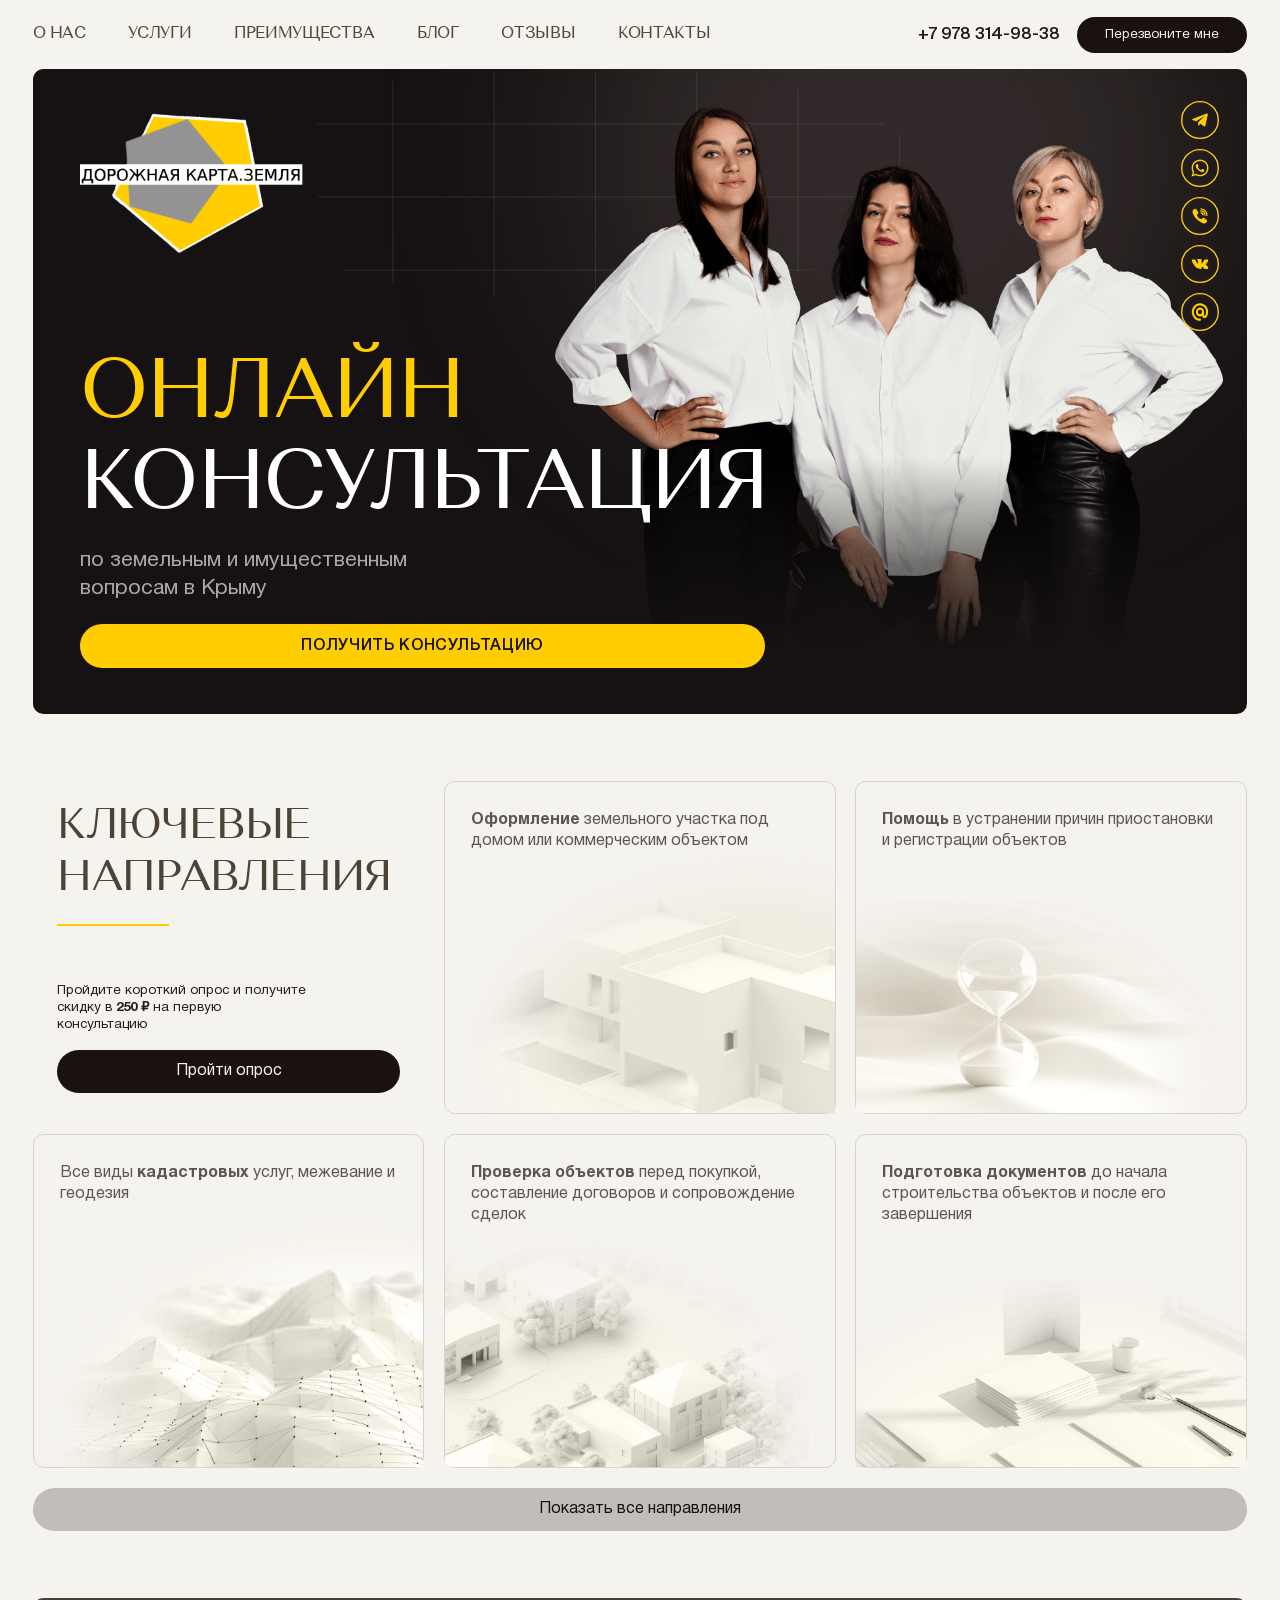
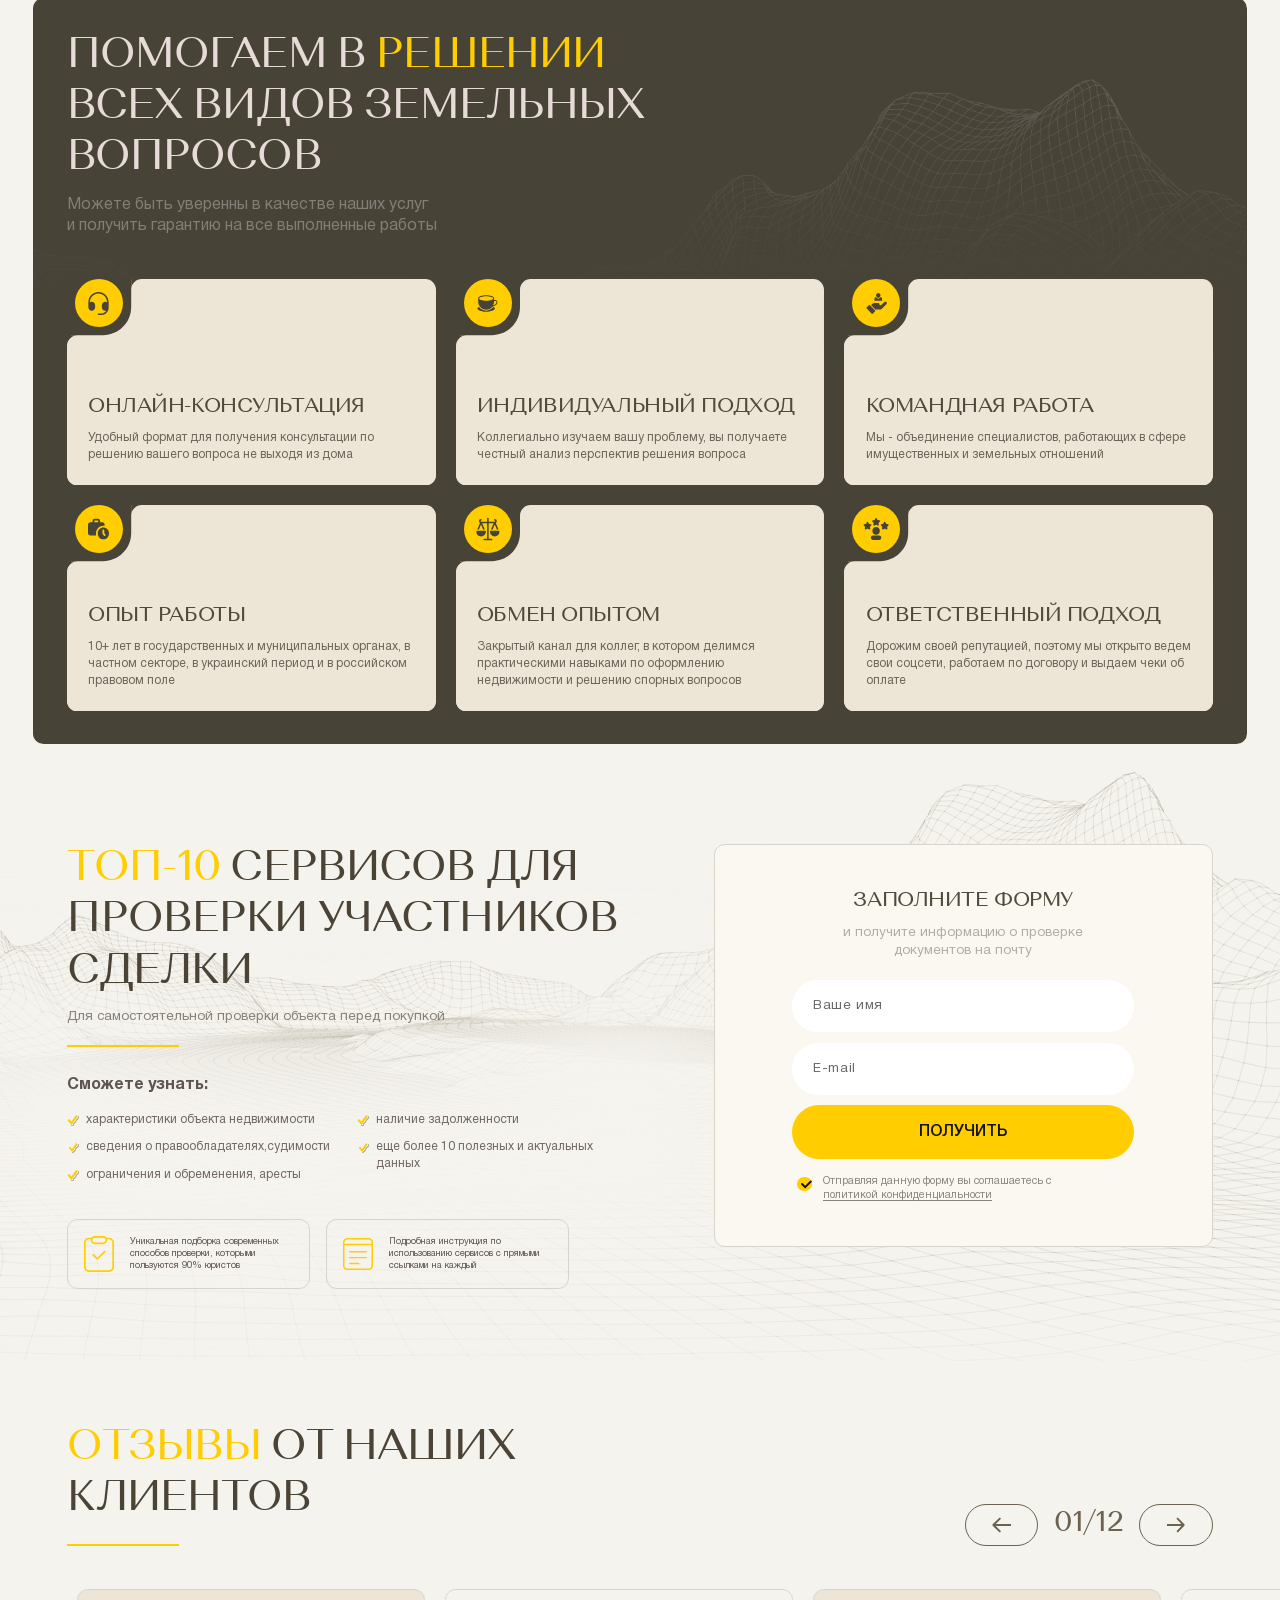
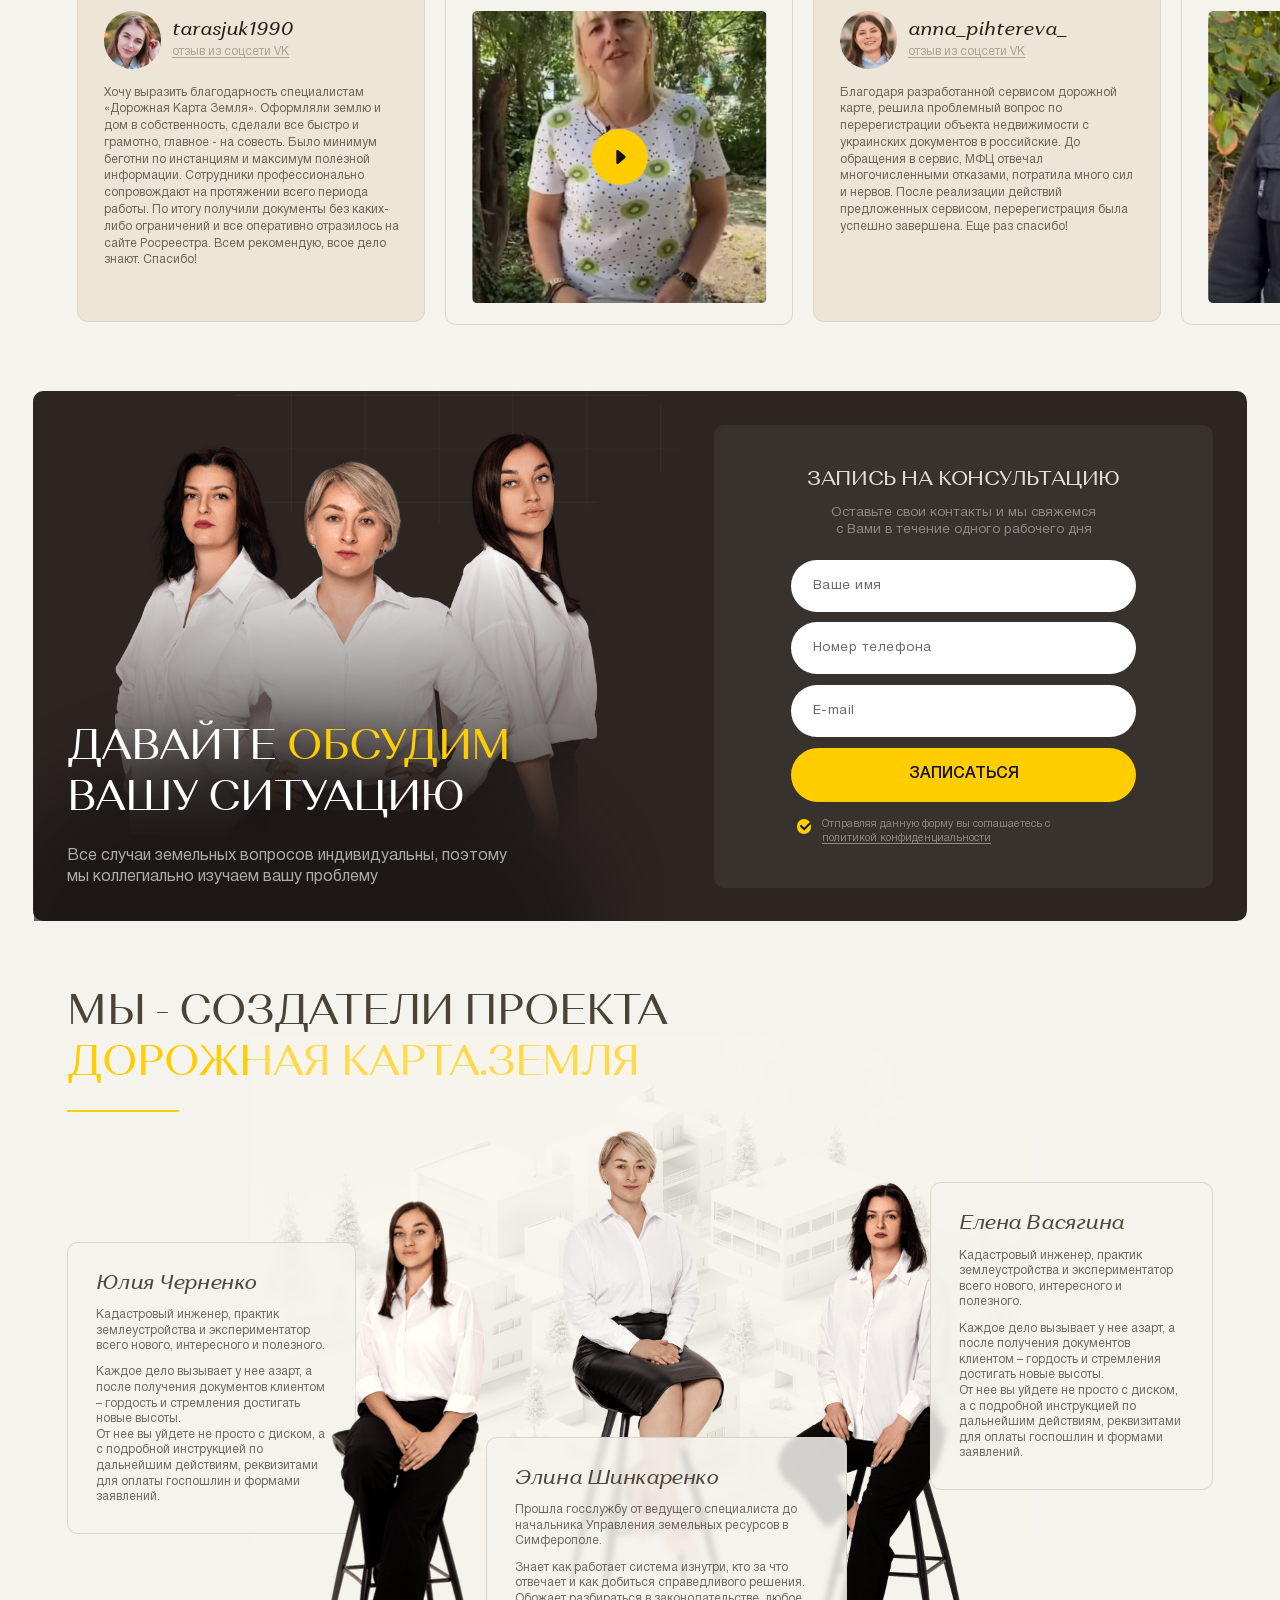
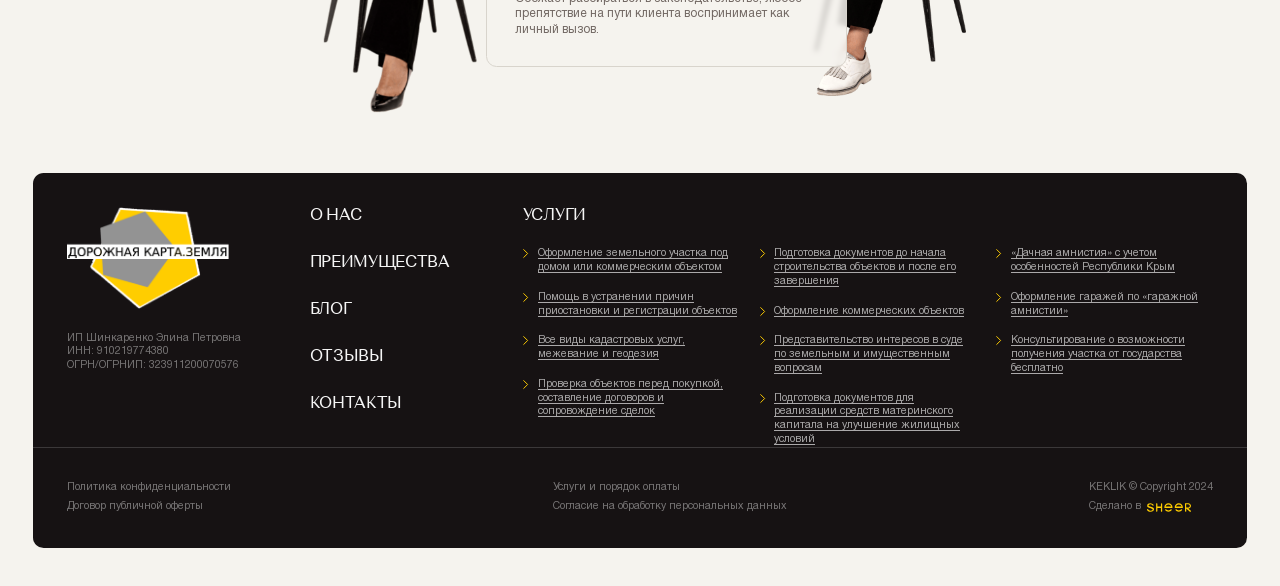
==== commit 5420ec72: "Add files via upload" ====
--- a/index.html
+++ b/index.html
@@ -18,8 +18,8 @@
 	<link rel="stylesheet" href="libs/slick-1.5.9/slick/slick.css" />
 	<link rel="stylesheet" href="libs/slick-1.5.9/slick/slick-theme.css" />
 	<link rel="stylesheet" href="css/fonts.css" />
-	<link rel="stylesheet" href="css/main.css?ver=1.1" />
-	<link rel="stylesheet" href="css/media.css?ver=1.1" />
+	<link rel="stylesheet" href="css/main.css?ver=1.3" />
+	<link rel="stylesheet" href="css/media.css?ver=1.3" />
 </head>
 <body>
 
@@ -662,7 +662,7 @@
 	<script src="libs/scroll2id/PageScroll2id.min.js"></script>
 	<script src="libs/mask/jquery.maskedinput.js"></script>
 	<script src="libs/jQueryFormStyler-master/jquery.formstyler.min.js"></script>
-	<script src="js/common.js?ver=1.1"></script>
+	<script src="js/common.js?ver=1.3"></script>
 	<!-- Yandex.Metrika counter --><!-- /Yandex.Metrika counter -->
 	<!-- Google Analytics counter --><!-- /Google Analytics counter -->
 </body>
--- a/css/main.css
+++ b/css/main.css
@@ -168,9 +168,9 @@
 }
 
 .billbord__content {
-	height: 53.39vw;
+	height: 50.39vw;
 	padding: 3.65vw;
-	padding-top: 5.42vw;
+	padding-top: 3.42vw;
 	border-radius: 0.83vw;
 	display: flex;
 	flex-direction: column;
@@ -182,6 +182,7 @@
 	background-size: cover;
 	position: relative;
 	z-index: 1;
+	overflow: hidden;
 }
 .billbord__logo {
 	margin-bottom: auto;
@@ -198,6 +199,7 @@
 	text-transform: uppercase;
 	color: #fff;
 	font-family: 'Alethia Pro';
+	transition: all 0.3s;
 }
 .title-big span {
 	color: #ffcd00;
@@ -206,6 +208,7 @@
 .descr-big {
 	font-size: 1.67vw;
 	line-height: 130%;
+	transition: all 0.3s;
 }
 .billbord .descr-big {
 	max-width: 26.25vw;
@@ -243,6 +246,7 @@
 	bottom: 5vw;
 	z-index: -1;
 	position: absolute;
+	transition: all 0.3s;
 }
 .billbord__image img {
 	width: 52.24vw;
@@ -430,6 +434,26 @@
 	background: #ede6d6;
 	z-index: -1;
 }
+.item-advantage .title-block::before {
+    position: absolute;
+    display: block;
+    content: " ";
+    width: 0.365vw;
+    height: 3.958vw;
+    left: -0.052vw;
+    top: 0.573vw;
+    background-color: #484337;
+}
+.item-advantage .title-block::after {
+    position: absolute;
+    display: block;
+    content: " ";
+    width: 0.208vw;
+    height: 0.417vw;
+    left: 4.844vw;
+    top: 0;
+    background-color: #484337;
+}
 .title-block {
 	margin-bottom: 0.83vw;
 	font-size: 1.67vw;
--- a/css/media.css
+++ b/css/media.css
@@ -441,6 +441,7 @@
     .item-about__content {
         padding: 20px 15px;
         border-radius: 16px;
+        min-height: 315px;
         backdrop-filter: blur(4px);
         border-width: 1.5px;
     }
@@ -687,6 +688,20 @@
 .body_menu {
     overflow: hidden;
 }
+.fancybox-slide {
+    padding: 0 10px;
+}
+.item-advantage .title-block::before {
+    width: 9px;
+    height: 36px;
+    left: -1px;
+    top: 32px;
+}
+.item-advantage .title-block::after {
+    width: 3px;
+    height: 10px;
+    left: 74px;
+}
 }
 
 /* Small Devices, Tablets */
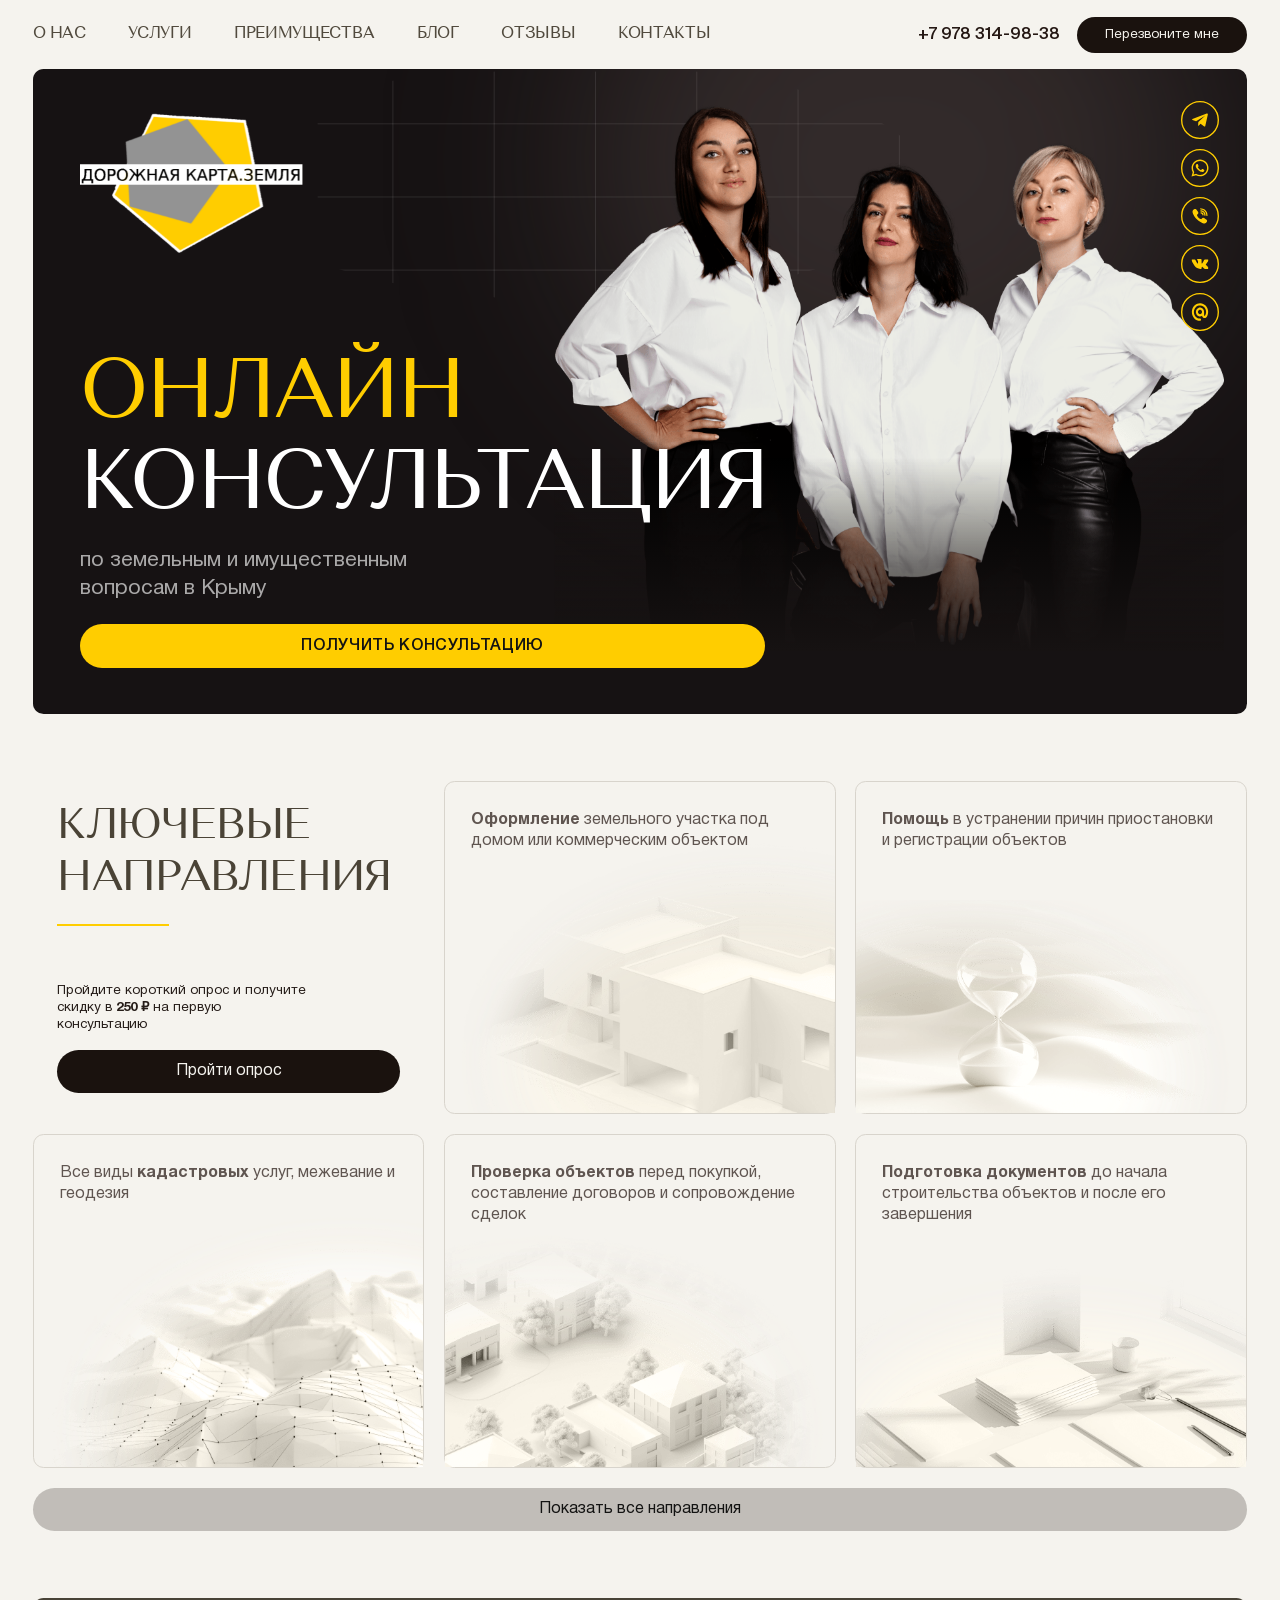
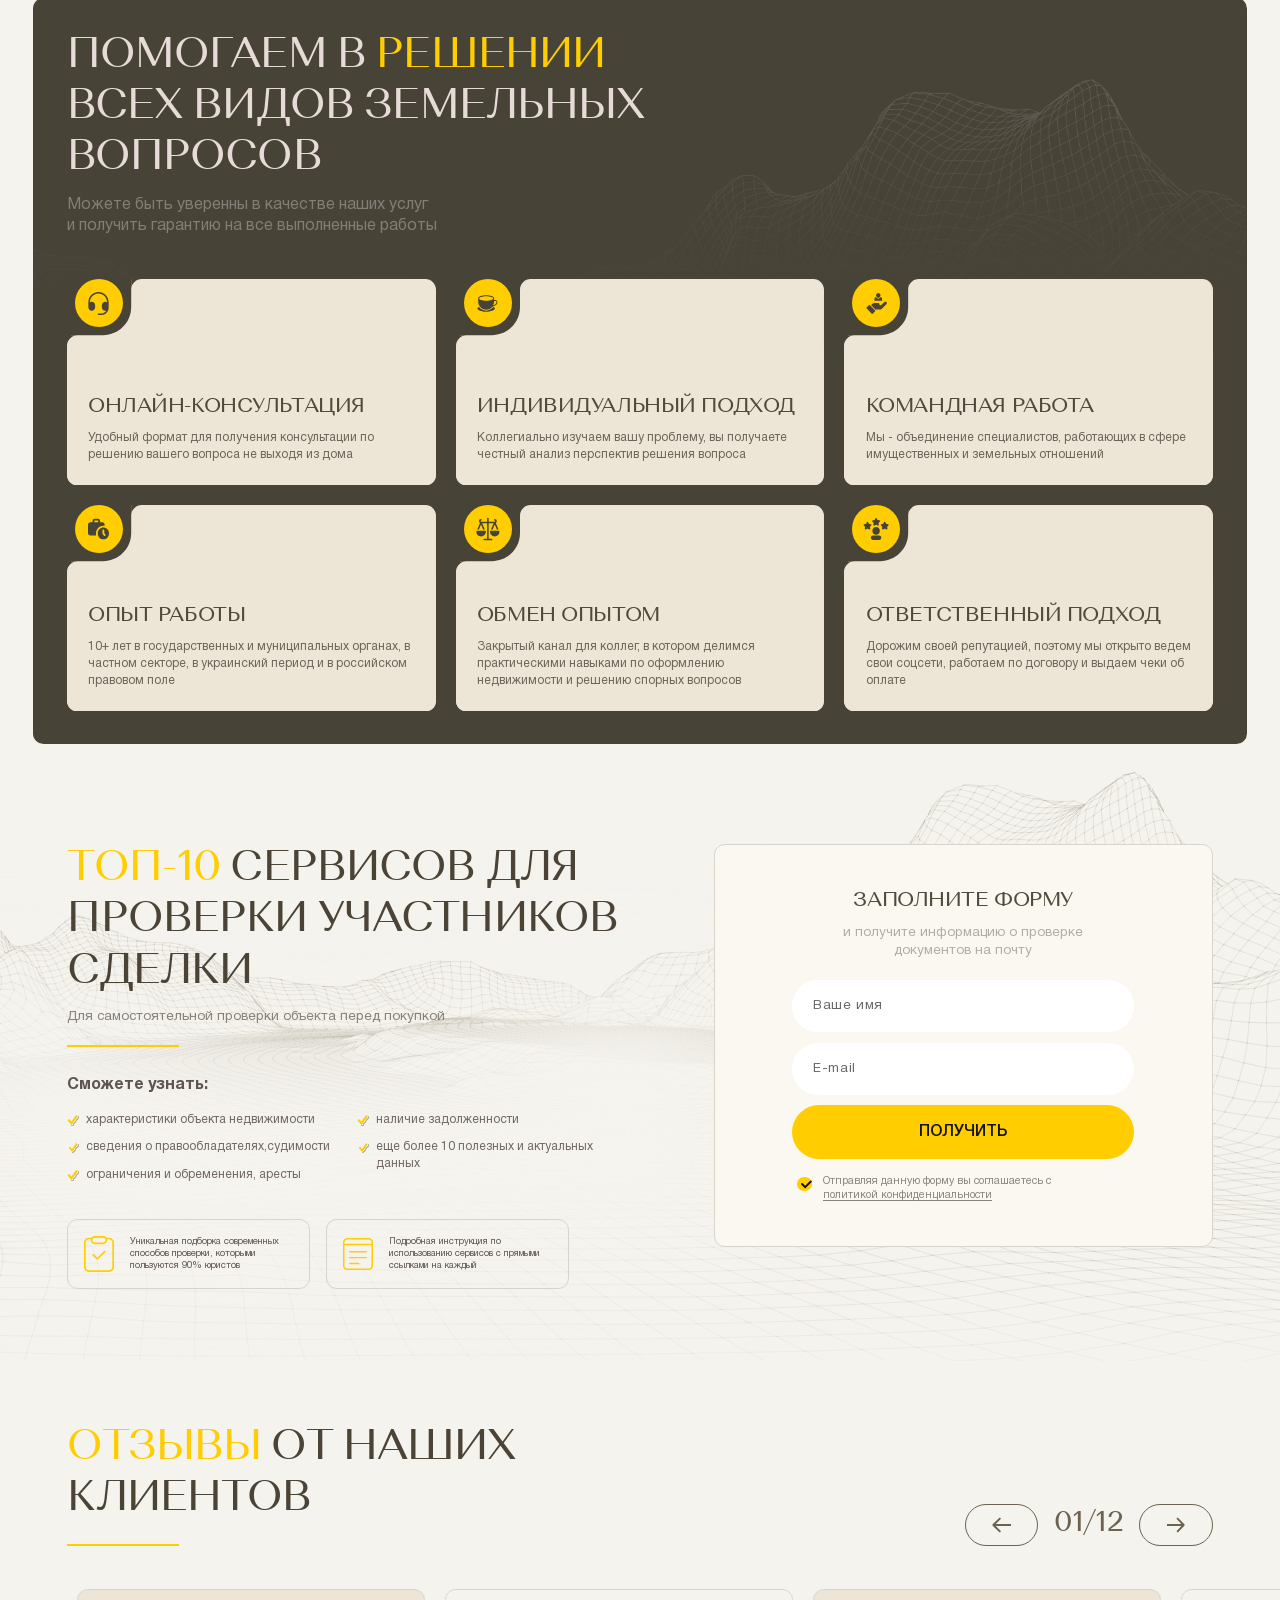
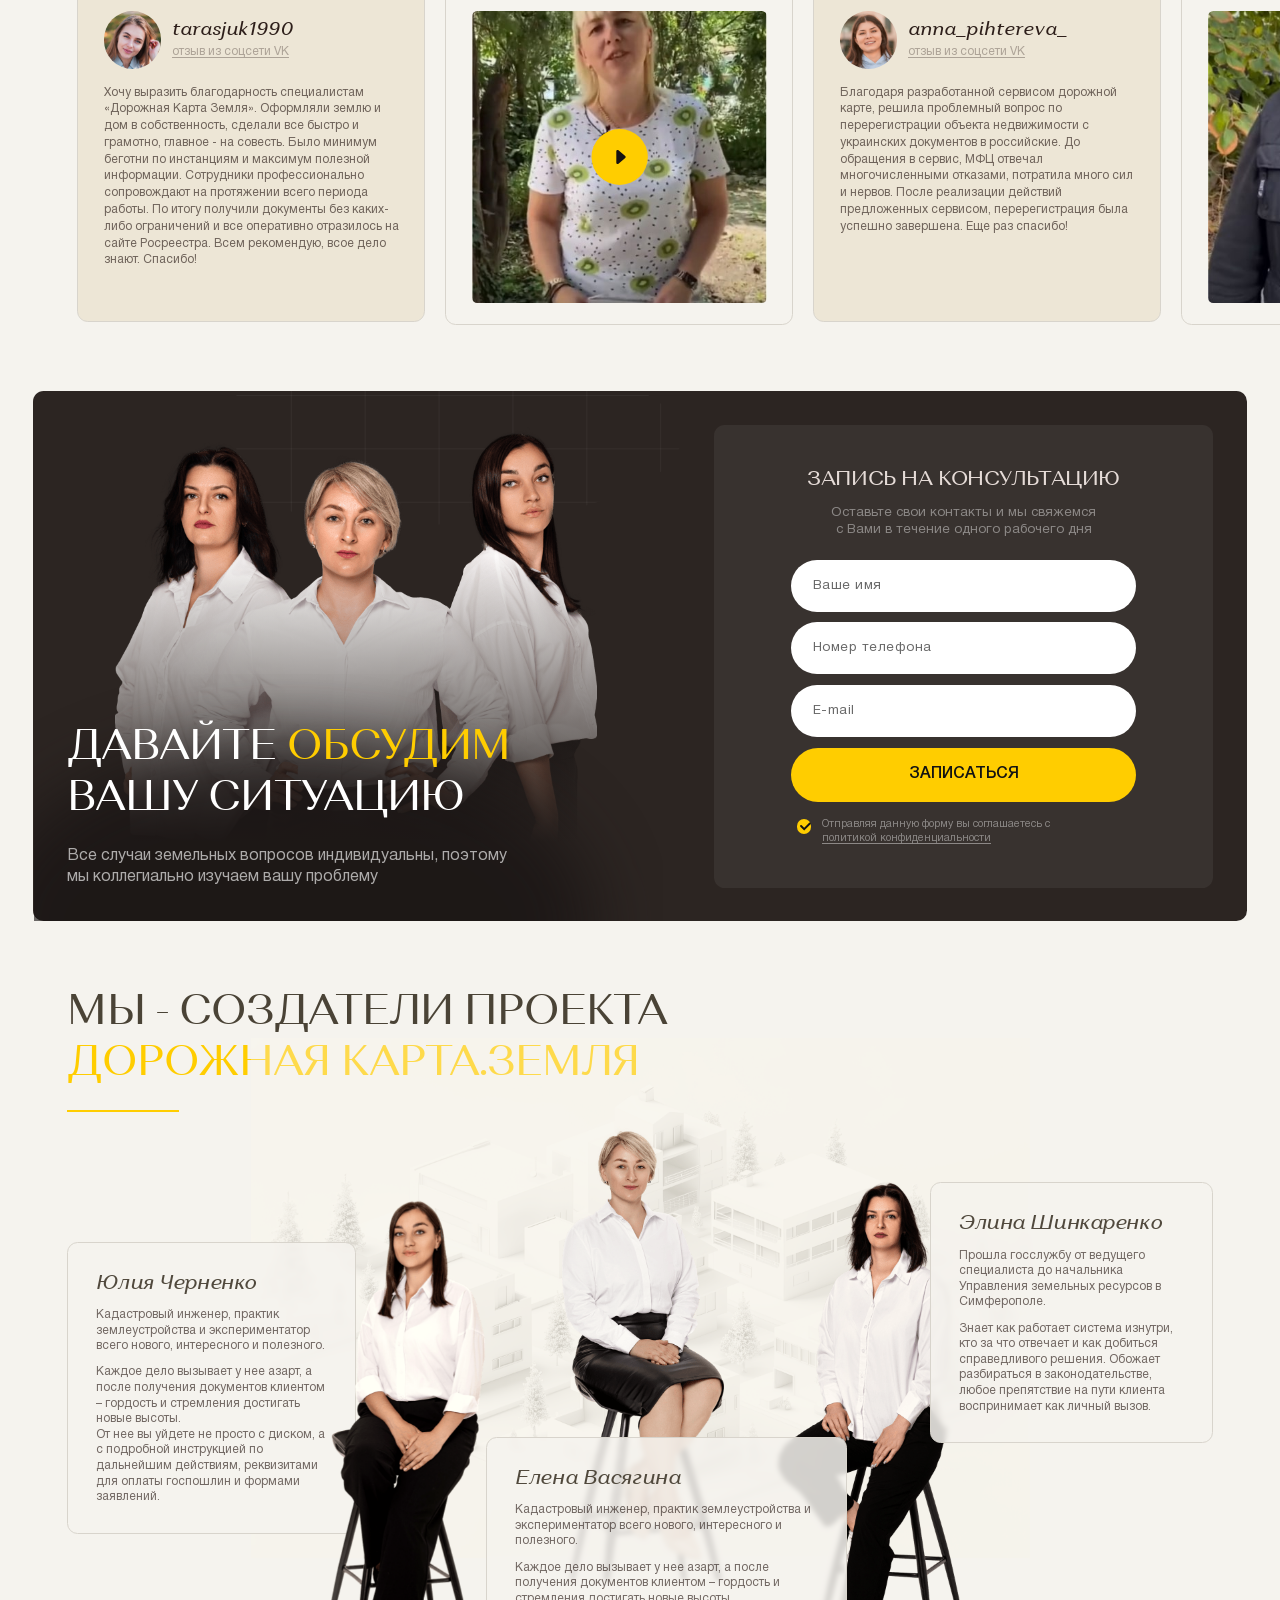
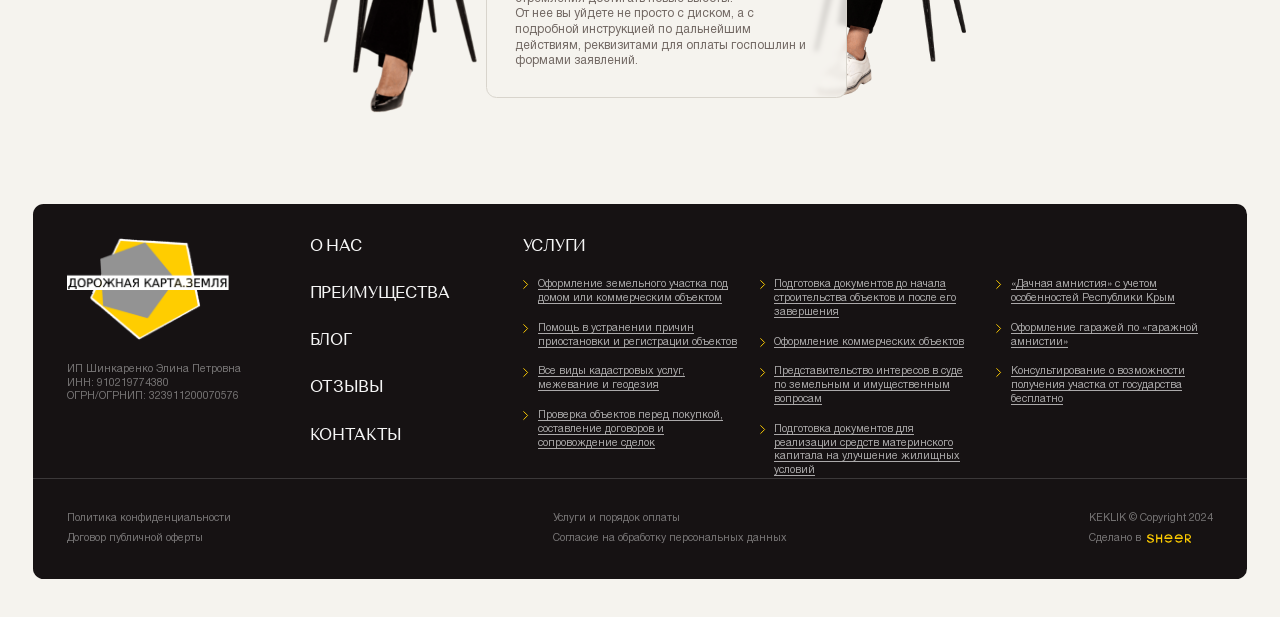
==== commit 8e370f78: "Add files via upload" ====
--- a/index.html
+++ b/index.html
@@ -543,21 +543,21 @@
 						<div class="col-lg-4">
 							<div class="item-about item-about_2">
 								<div class="item-about__content">
+									<div class="title-block">Елена Васягина</div>
+									<p>Кадастровый инженер, практик землеустройства и экспериментатор всего нового, интересного и полезного.</p>
+									<p>Каждое дело вызывает у нее азарт, а после получения документов клиентом – гордость и стремления достигать новые высоты. <br>От нее вы уйдете не просто с диском, а с подробной инструкцией по дальнейшим действиям, реквизитами для оплаты госпошлин и формами заявлений.</p>
+								</div>
+								<div class="item-about__image">
+									<img src="img/about2.png" alt="alt">
+								</div>
+							</div>
+						</div>
+						<div class="col-lg-4">
+							<div class="item-about item-about_3">
+								<div class="item-about__content">
 									<div class="title-block">Элина Шинкаренко</div>
 									<p>Прошла госслужбу от ведущего специалиста до начальника Управления земельных ресурсов в Симферополе.</p>
 									<p>Знает как работает система изнутри, кто за что отвечает и как добиться справедливого решения. Обожает разбираться в законодательстве, любое препятствие на пути клиента воспринимает как личный вызов.</p>
-								</div>
-								<div class="item-about__image">
-									<img src="img/about2.png" alt="alt">
-								</div>
-							</div>
-						</div>
-						<div class="col-lg-4">
-							<div class="item-about item-about_3">
-								<div class="item-about__content">
-									<div class="title-block">Елена Васягина</div>
-									<p>Кадастровый инженер, практик землеустройства и экспериментатор всего нового, интересного и полезного.</p>
-									<p>Каждое дело вызывает у нее азарт, а после получения документов клиентом – гордость и стремления достигать новые высоты. <br>От нее вы уйдете не просто с диском, а с подробной инструкцией по дальнейшим действиям, реквизитами для оплаты госпошлин и формами заявлений.</p>
 								</div>
 								<div class="item-about__image">
 									<img src="img/about3.png" alt="alt">
--- a/css/main.css
+++ b/css/main.css
@@ -199,7 +199,7 @@
 	text-transform: uppercase;
 	color: #fff;
 	font-family: 'Alethia Pro';
-	transition: all 0.3s;
+	position: relative;
 }
 .title-big span {
 	color: #ffcd00;
@@ -208,7 +208,6 @@
 .descr-big {
 	font-size: 1.67vw;
 	line-height: 130%;
-	transition: all 0.3s;
 }
 .billbord .descr-big {
 	max-width: 26.25vw;
@@ -240,13 +239,13 @@
 	letter-spacing: 0.04em;
 	font-weight: 500;
 	text-transform: uppercase;
+	transition: background-color 0.5s ease;
 }
 .billbord__image {
 	right: 1.82vw;
 	bottom: 5vw;
 	z-index: -1;
 	position: absolute;
-	transition: all 0.3s;
 }
 .billbord__image img {
 	width: 52.24vw;
@@ -1091,3 +1090,57 @@
 .title-small_footer i {
 	display: none;
 }
+
+.billbord .btn-main,
+.billbord .descr-big,
+.billbord .title-big {
+	opacity: 0;
+	top: 50px;
+	animation: inUp  0.7s ease;
+	animation-delay: 0.5s;
+	animation-fill-mode: both;
+	position: relative;
+}
+.billbord .descr-big {
+	animation-delay: 1s;
+}
+.billbord .btn-main {
+	top: 0 !important;
+	animation-delay: 1.5s;
+}
+@keyframes inUp {
+    from {
+		top: 50px;
+		opacity: 0;
+    }
+    to {
+		top: 0;
+		opacity: 1;
+    }
+}
+.billbord__image img {
+	opacity: 0;
+	top: 50px;
+	animation: inUpZoom  0.7s ease;
+	animation-delay: 0.5s;
+	animation-fill-mode: both;
+	position: relative;
+}
+@keyframes inUpZoom {
+    from {
+		top: 50px;
+		opacity: 0;
+		transform: scale(0.7);
+    }
+    to {
+		top: 0;
+		opacity: 1;
+		transform: scale(1);
+    }
+}
+.billbord .btn-main, 
+.billbord .descr-big, 
+.billbord .title-big,
+.billbord__image {
+	transition: transform 0.05s ease-out; 
+}
--- a/css/media.css
+++ b/css/media.css
@@ -702,6 +702,12 @@
     height: 10px;
     left: 74px;
 }
+.billbord__image,
+.billbord .btn-main, 
+.billbord .descr-big, 
+.billbord .title-big {
+    transform: none !important;
+}
 }
 
 /* Small Devices, Tablets */
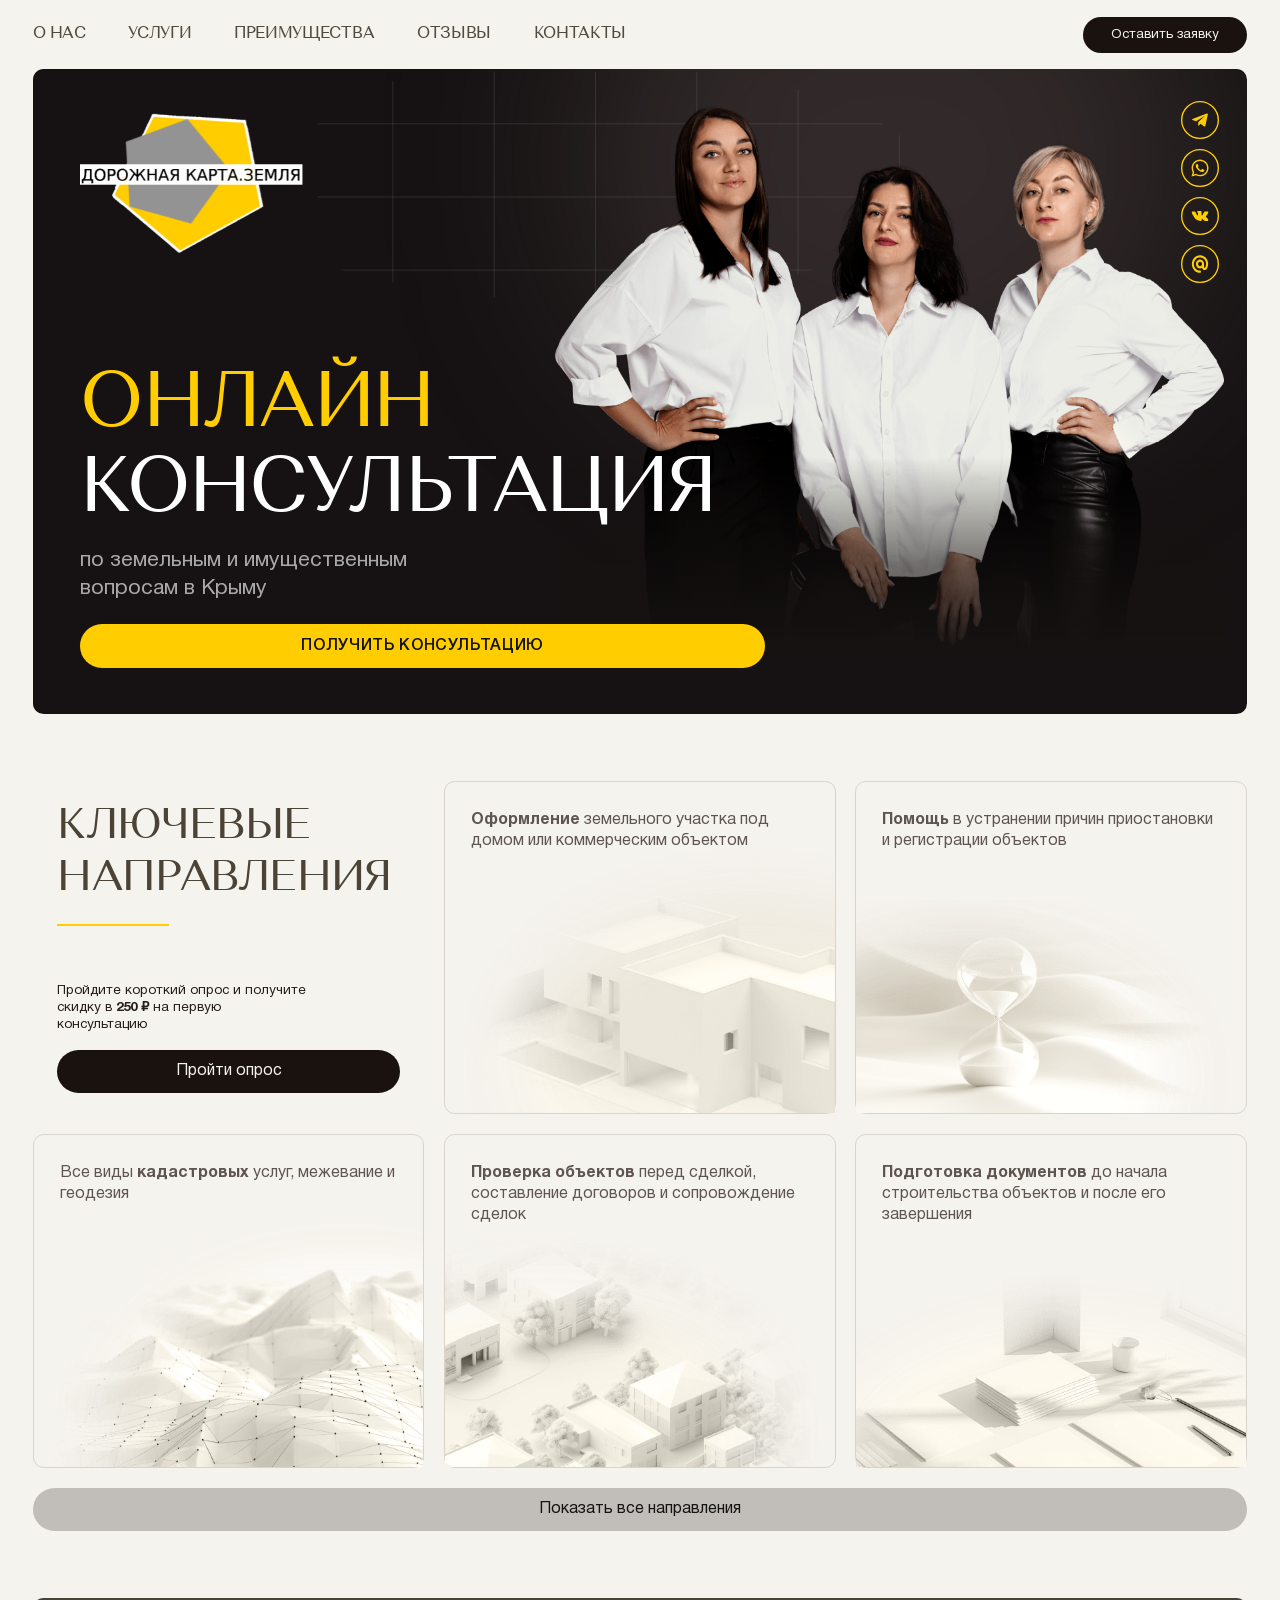
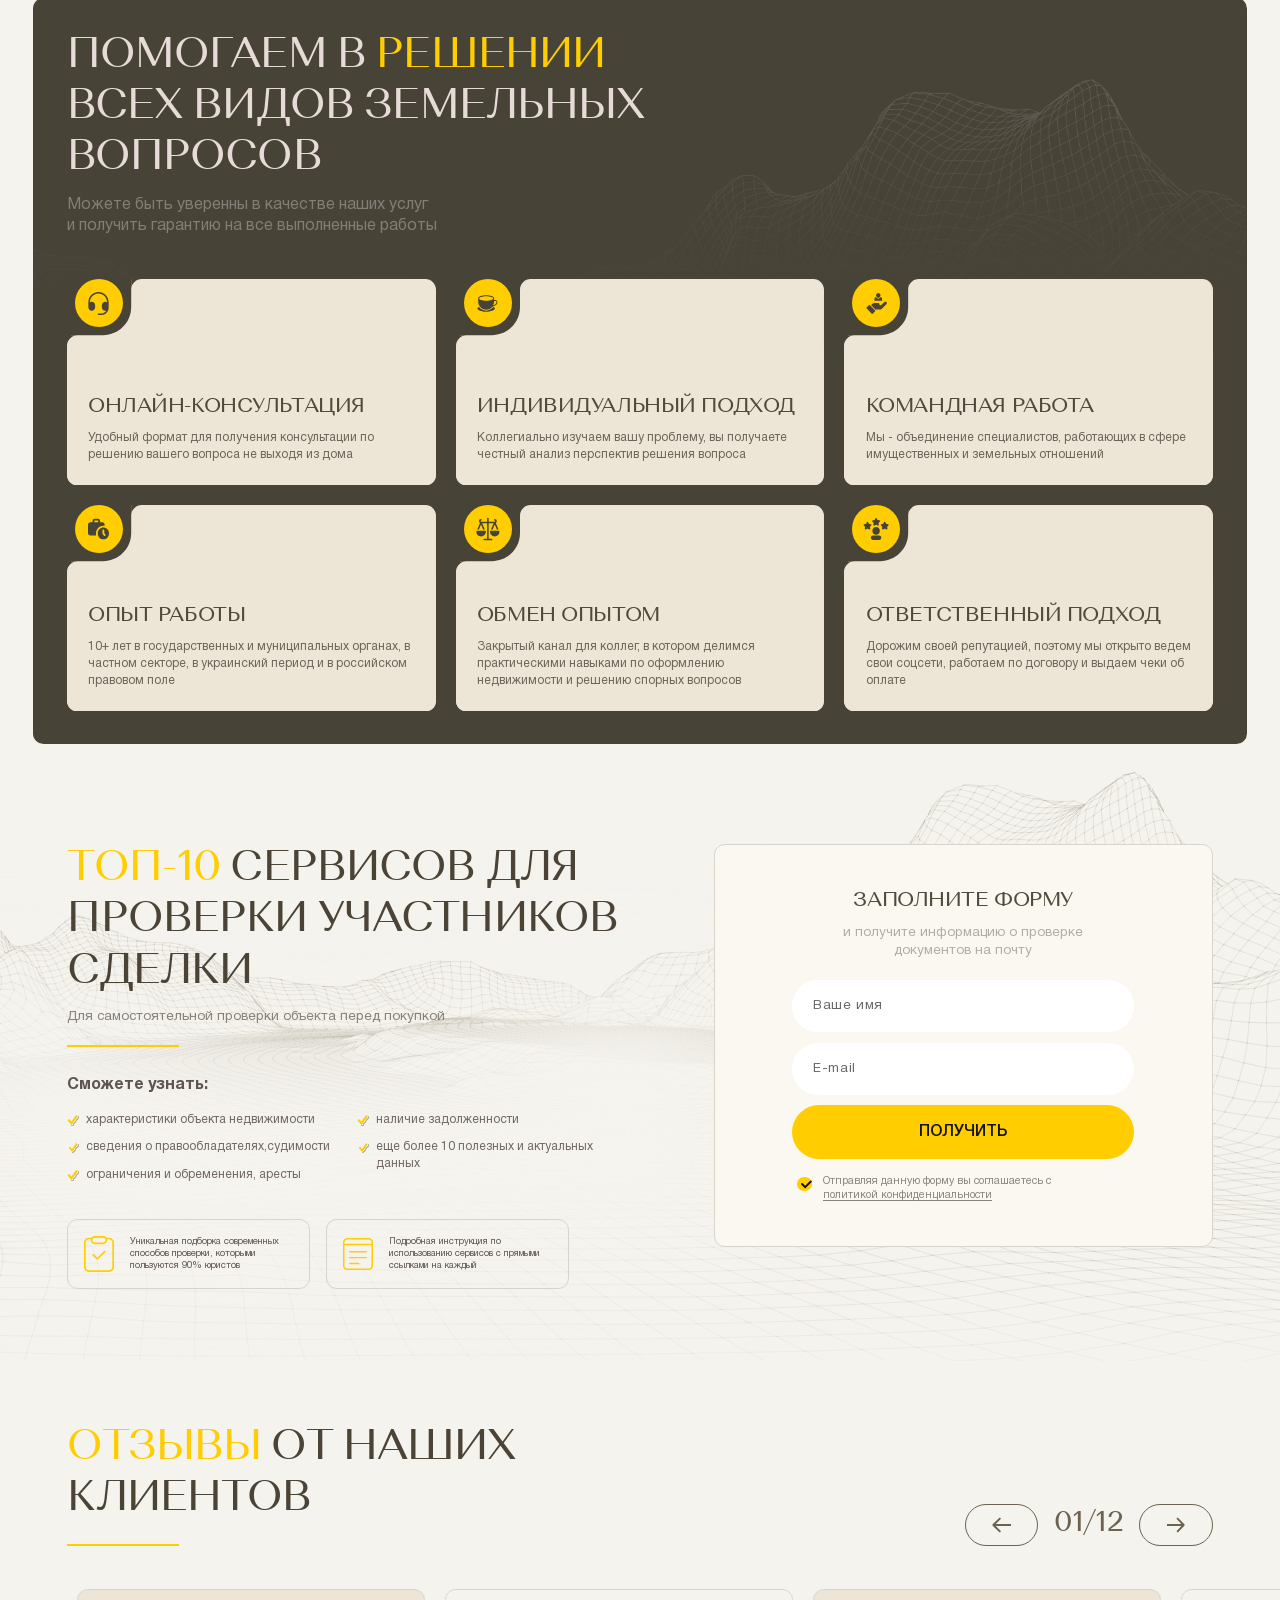
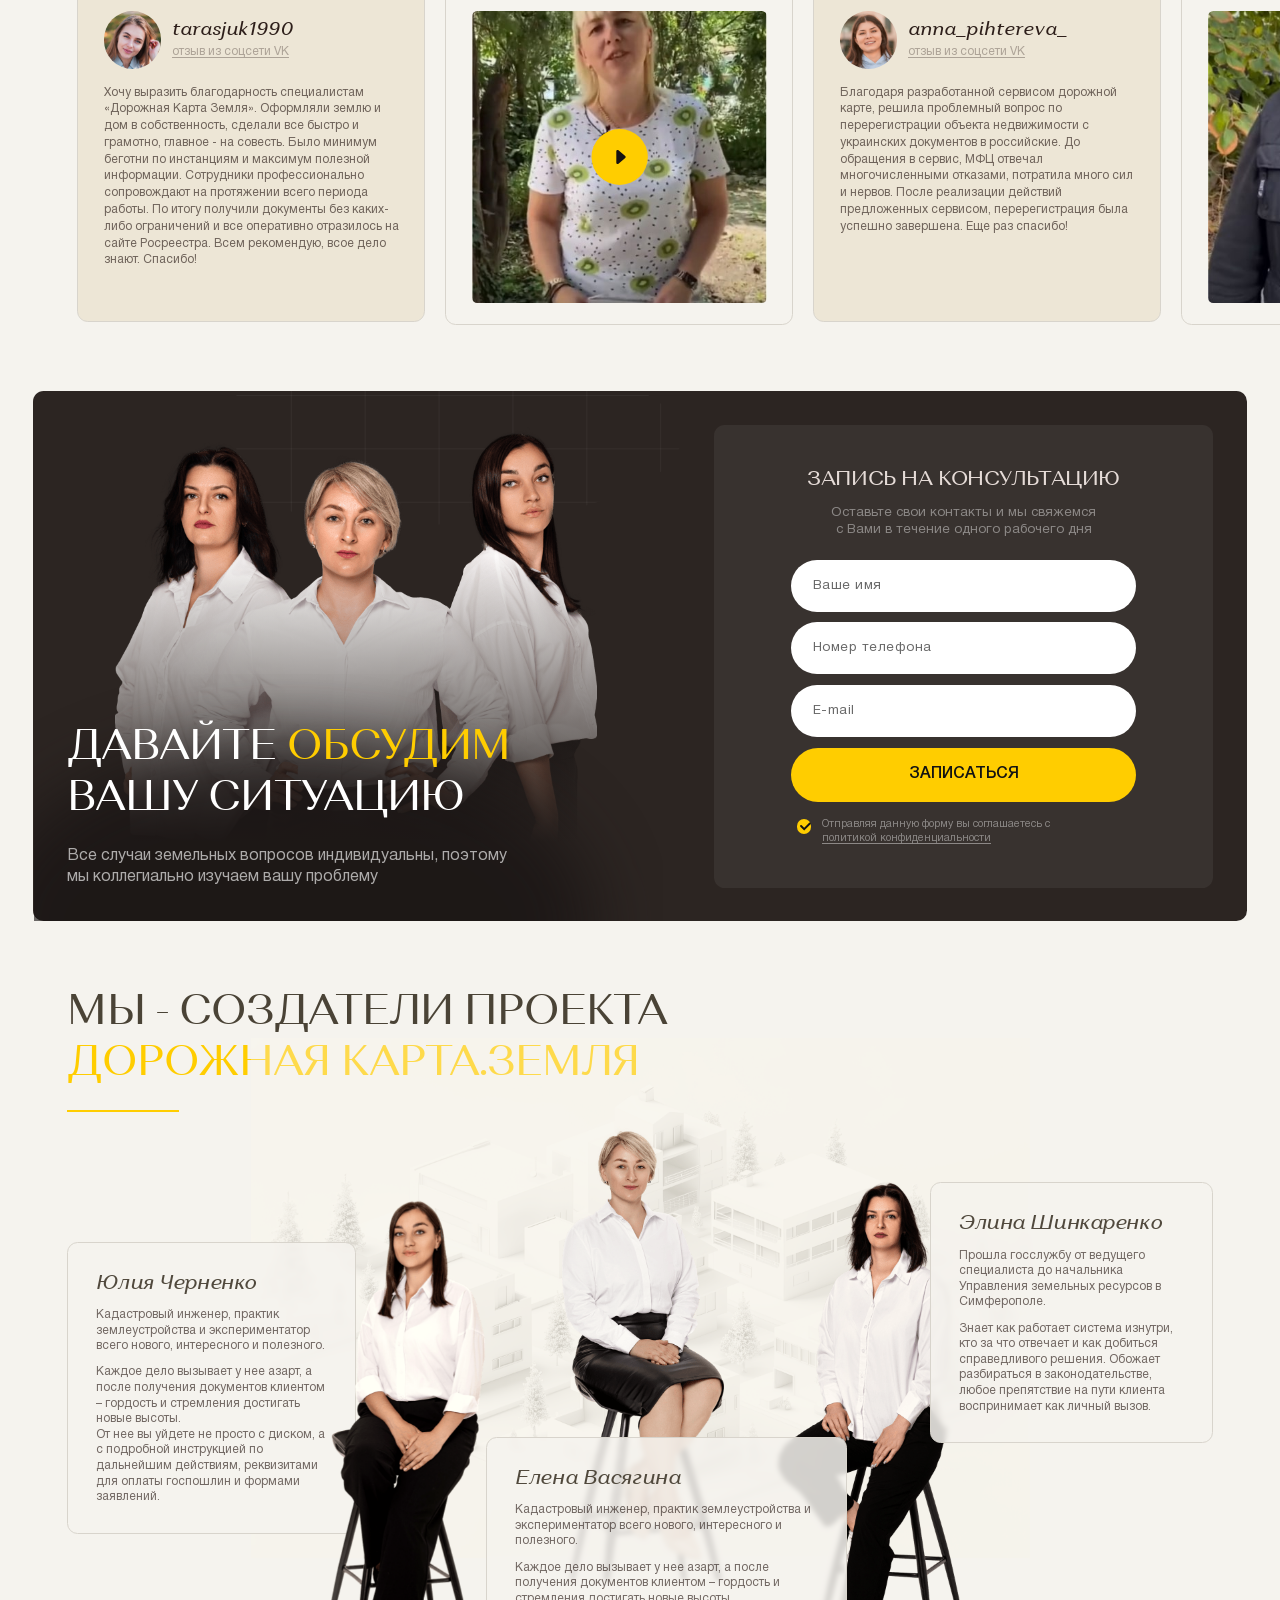
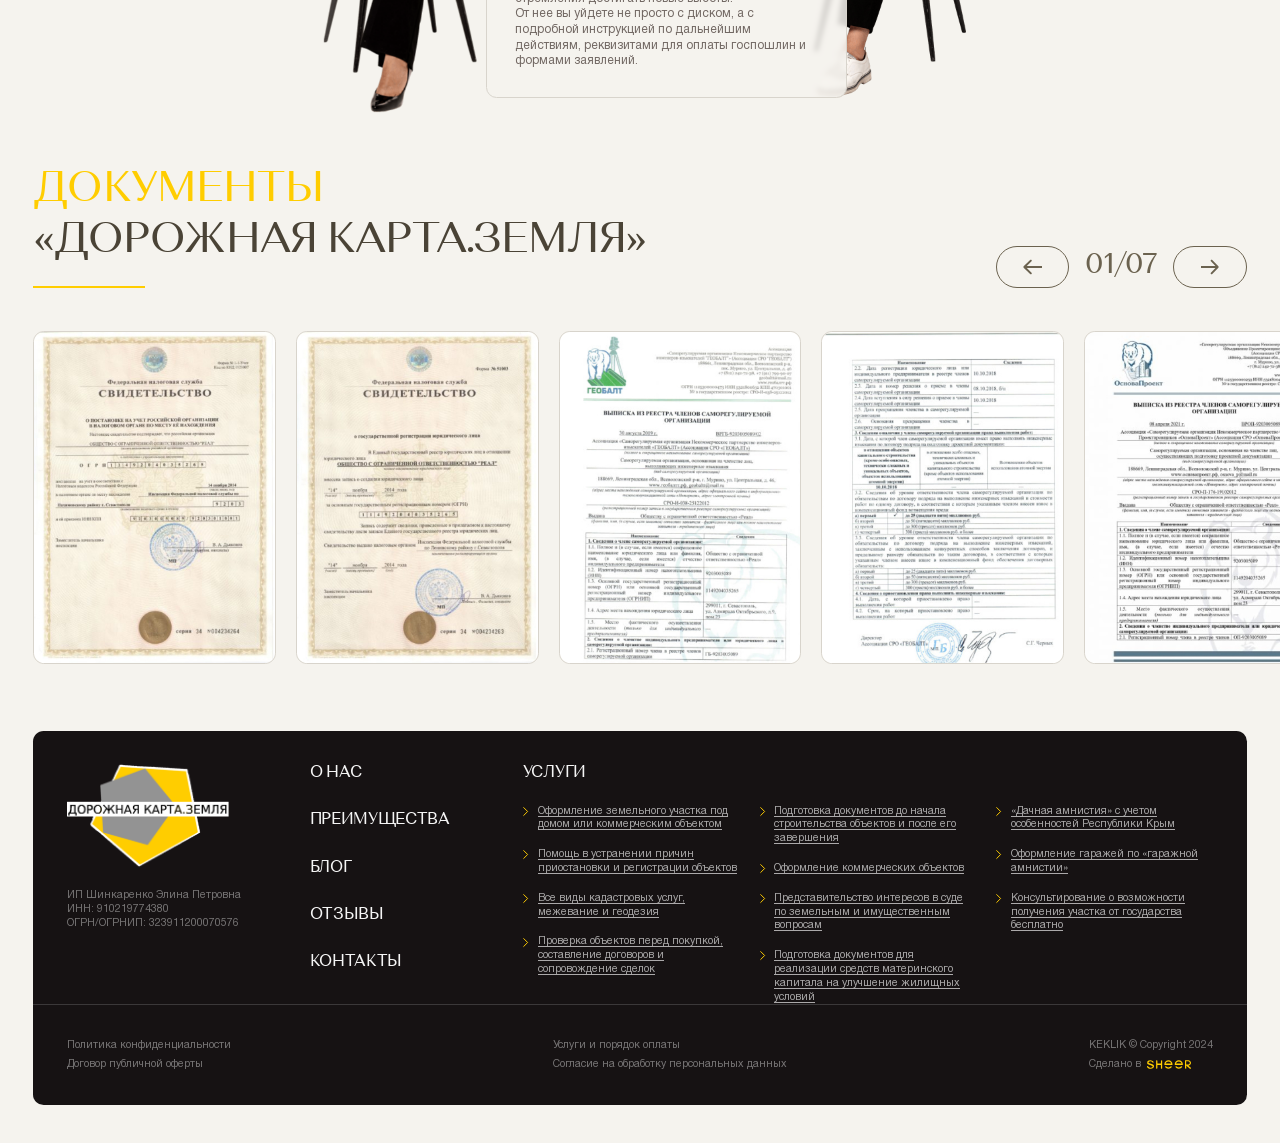
==== commit b2c3e400: "Add files via upload" ====
--- a/index.html
+++ b/index.html
@@ -18,8 +18,8 @@
 	<link rel="stylesheet" href="libs/slick-1.5.9/slick/slick.css" />
 	<link rel="stylesheet" href="libs/slick-1.5.9/slick/slick-theme.css" />
 	<link rel="stylesheet" href="css/fonts.css" />
-	<link rel="stylesheet" href="css/main.css?ver=1.3" />
-	<link rel="stylesheet" href="css/media.css?ver=1.3" />
+	<link rel="stylesheet" href="css/main.css?ver=1.4" />
+	<link rel="stylesheet" href="css/media.css?ver=1.4" />
 </head>
 <body>
 
@@ -37,12 +37,10 @@
 						<li><a href="#">О нас</a></li>
 						<li><a href="#">Услуги</a></li>
 						<li><a href="#">Преимущества</a></li>
-						<li><a href="#">Блог</a></li>
 						<li><a href="#">Отзывы</a></li>
 						<li><a href="#">контакты</a></li>
 					</ul>
-					<a href="tel:+79783149838" class="phone-main"><i class="fas fa-phone-alt"></i>+7 978 314-98-38</a>
-					<a href="#" class="btn-main btn-main_page">Перезвоните мне</a>
+					<a href="#" class="btn-main btn-main_page">Оставить заявку</a>
 				</div>
 			</div>
 			<div class="menu-mobile">
@@ -50,7 +48,6 @@
 					<li><a href="#">О нас</a></li>
 					<li><a href="#">Услуги</a></li>
 					<li><a href="#">Преимущества</a></li>
-					<li><a href="#">Блог</a></li>
 					<li><a href="#">Отзывы</a></li>
 					<li><a href="#">контакты</a></li>
 				</ul>
@@ -73,7 +70,6 @@
 					<ul class="socials-list">
 						<li><a href="#" target="_blank"><img src="img/soc1.svg" alt="alt"></a></li>
 						<li><a href="#" target="_blank"><img src="img/soc2.svg" alt="alt"></a></li>
-						<li><a href="#" target="_blank"><img src="img/soc3.svg" alt="alt"></a></li>
 						<li><a href="#" target="_blank"><img src="img/soc4.svg" alt="alt"></a></li>
 						<li><a href="#" target="_blank"><img src="img/soc5.svg" alt="alt"></a></li>
 					</ul>
@@ -122,7 +118,7 @@
 					</div>
 					<div class="col-lg-4 col-md-6">
 						<a href="#" class="item-direction">
-							<span class="title-small"><strong>Проверка объектов</strong> перед покупкой, составление договоров и сопровождение сделок</span>
+							<span class="title-small"><strong>Проверка объектов</strong> перед сделкой, составление договоров и сопровождение сделок</span>
 							<span class="item-direction__image">
 								<img src="img/direction4.png" alt="alt">
 								<img src="img/direction4_hover.png" class="item-direction__hover" alt="alt">
@@ -569,6 +565,56 @@
 			</div>
 		</section>
 
+		<section class="documents">
+			<div class="container">
+				<div class="head-section">
+					<h2 class="title-section"><span>документы</span> <br>«Дорожная карта.Земля»</h2>
+				</div>
+				<div class="slider-wrapper-documents">
+					<ul class="slider-documents">
+						<li>
+							<a href="img/doc1.jpg" class="item-document fancybox">
+								<img src="img/doc1.jpg" alt="alt">
+							</a>
+						</li>
+						<li>
+							<a href="img/doc2.jpg" class="item-document fancybox">
+								<img src="img/doc2.jpg" alt="alt">
+							</a>
+						</li>
+						<li>
+							<a href="img/doc3.jpg" class="item-document fancybox">
+								<img src="img/doc3.jpg" alt="alt">
+							</a>
+						</li>
+						<li>
+							<a href="img/doc4.jpg" class="item-document fancybox">
+								<img src="img/doc4.jpg" alt="alt">
+							</a>
+						</li>
+						<li>
+							<a href="img/doc5.jpg" class="item-document fancybox">
+								<img src="img/doc5.jpg" alt="alt">
+							</a>
+						</li>
+						<li>
+							<a href="img/doc1.jpg" class="item-document fancybox">
+								<img src="img/doc1.jpg" alt="alt">
+							</a>
+						</li>
+						<li>
+							<a href="img/doc2.jpg" class="item-document fancybox">
+								<img src="img/doc2.jpg" alt="alt">
+							</a>
+						</li>
+					</ul>
+					<div class="slider-controls">
+						<div class="slider-count"></div>
+					</div>
+				</div>
+			</div>
+		</section>
+
 		<footer class="footer">
 			<div class="container">
 				<div class="footer__block">
@@ -662,7 +708,7 @@
 	<script src="libs/scroll2id/PageScroll2id.min.js"></script>
 	<script src="libs/mask/jquery.maskedinput.js"></script>
 	<script src="libs/jQueryFormStyler-master/jquery.formstyler.min.js"></script>
-	<script src="js/common.js?ver=1.3"></script>
+	<script src="js/common.js?ver=1.4"></script>
 	<!-- Yandex.Metrika counter --><!-- /Yandex.Metrika counter -->
 	<!-- Google Analytics counter --><!-- /Google Analytics counter -->
 </body>
--- a/css/main.css
+++ b/css/main.css
@@ -192,7 +192,7 @@
 	width: 17.396vw;
 }
 .title-big {
-	font-size: 6.46vw;
+	font-size: 6.042vw;
 	margin-bottom: 1.04vw;
 	line-height: 110%;
 	letter-spacing: -0.02em;
@@ -906,7 +906,7 @@
     background: linear-gradient(180deg, rgba(44, 37, 34, 0) 26.33%, #2C2522 84.69%);
 }
 .about {
-    padding-bottom: 8.33vw;
+    padding-bottom: 5.208vw;
 }
 .about .head-section {
     max-width: 47.66vw;
@@ -1143,4 +1143,39 @@
 .billbord .title-big,
 .billbord__image {
 	transition: transform 0.05s ease-out; 
+}
+
+.documents {
+	padding-bottom: 5.208vw;
+}
+.documents .head-section {
+	max-width: 47.917vw;
+}
+.slider-documents .slick-slide {
+	width: 18.958vw;
+	margin-right: 1.563vw;
+}
+.slider-documents:not(.slick-initialized) > li:not(:first-child) {
+	display: none;
+}
+.slider-documents {
+	margin-right: -5.3646vw;
+}
+.slider-wrapper-documents {
+	padding-top: 3.3333vw;
+	position: relative;
+}
+.item-document {
+	height: 26.042vw;
+	border-radius: 0.833vw;
+	border: 1.50px solid #d8d4cc;
+	width: 100%;
+	display: block;
+}
+.item-document img {
+	width: 100%;
+    height: 100%;
+    object-fit: cover;
+    font-family: 'object-fit: cover;';
+	border-radius: 0.833vw;
 }
--- a/css/media.css
+++ b/css/media.css
@@ -708,6 +708,32 @@
 .billbord .title-big {
     transform: none !important;
 }
+
+.documents {
+	padding-bottom: 100px;
+}
+.documents .head-section {
+    margin-bottom: 25px;
+	max-width: 920px;
+}
+.slider-documents .slick-slide {
+	width: 280px;
+	margin-right: 15px;
+}
+.slider-documents {
+	margin-right: -5.3646vw;
+}
+.slider-wrapper-documents {
+	padding-top: 0;
+    padding-bottom: 60px;
+}
+.item-document {
+	height: 381px;
+	border-radius: 16px;
+}
+.item-document img {
+	border-radius: 16px;
+}
 }
 
 /* Small Devices, Tablets */
